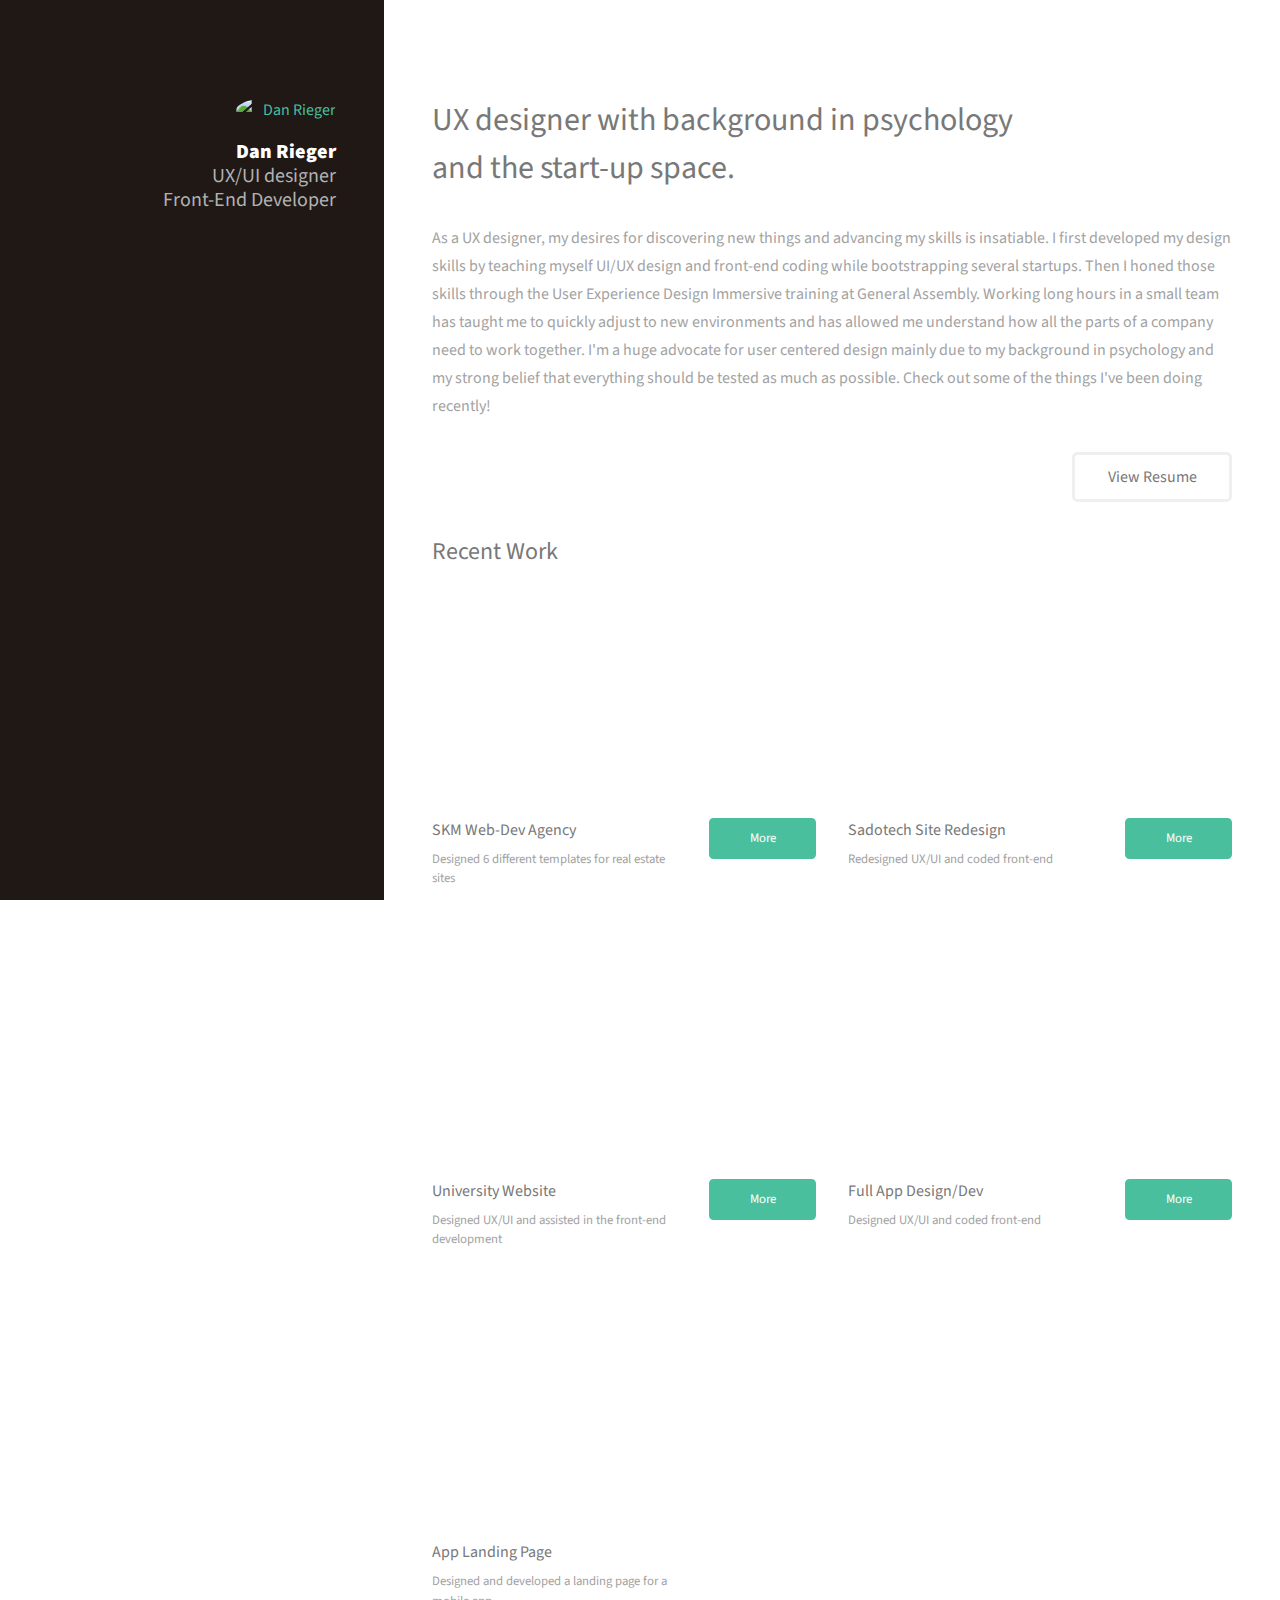
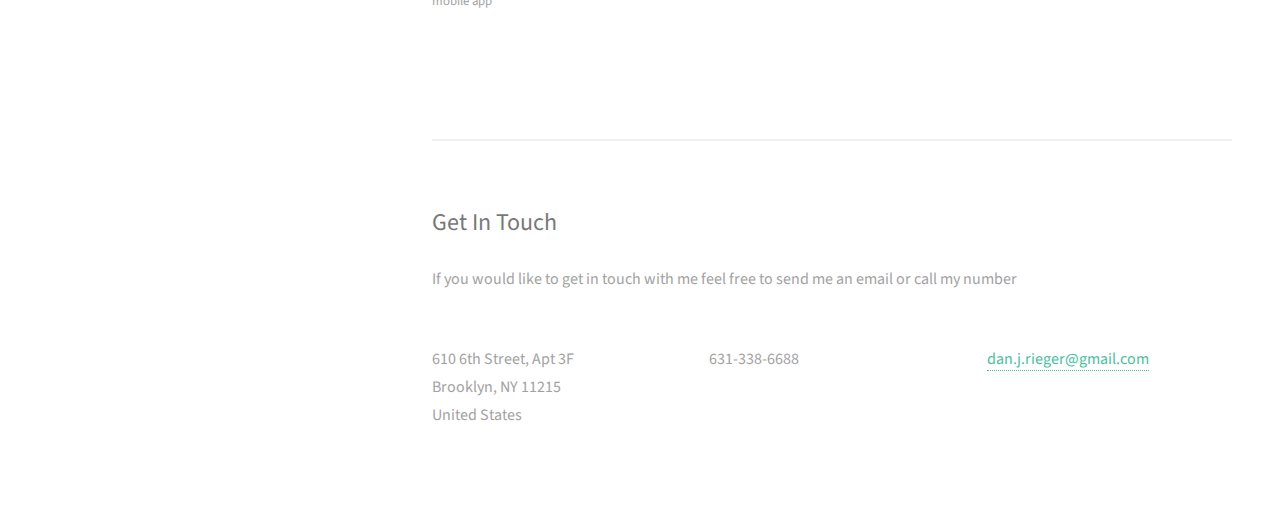
==== index.html @ 857a4a82 "Change "Show More Button"" ====
<!DOCTYPE html>
<html>
<head>
  <meta charset="utf-8">
  <title>Dan Rieger</title>
  <meta name="author" content="Dan Rieger">
  <meta name="description" content="UX designer with background in psychology and the start-up space.">
  <meta name="keywords" content="CSS, CSS3, Dan Rieger, dan-rieger, design, design, designer, drieggs, experience, HTML, HTML5, interface, interfaces, javascript, JS, rieger, ui, ui, user-experience, user-interface, ux, ux/ui, web-design">
  <meta name="viewport" content="initial-scale=1.0, maximum-scale=1.0, user-scalable=no, width=device-width">
  <meta property="og:title" content="Dan Rieger">
  <meta property="og:description" content="UX designer with background in psychology and the start-up space.">
  <meta property="og:image" content="https://drieggs.github.io/images/dan-rieger.png">
  <meta property="og:url" content="https://drieggs.github.io/">
  <meta property="og:type" content="website">
  <meta property="og:site_name" content="Dan Rieger">
  <meta itemprop="name" content="Dan Rieger">
  <meta itemprop="description" content="UX designer with background in psychology and the start-up space.">
  <!--[if lte IE 8]><script src="assets/js/ie/html5shiv.js"></script><![endif]-->
  <link rel="stylesheet" href="assets/css/main.css">
  <link href="assets/js/jquery-ui.css" rel="stylesheet">
  <!--[if lte IE 8]><link rel="stylesheet" href="assets/css/ie8.css" /><![endif]-->
  <script type="application/ld+json"> {
    "@context": "http://schema.org",
    "@type": "Person",
    "affiliation": {
      "@context": "http://schema.org",
      "@type": "CollegeOrUniversity",
      "address": {
        "@type": "PostalAddress",
        "addressLocality": "Evanston",
        "addressRegion": "IL",
        "postalCode": "60208",
        "streetAddress": "633 Clark St"
      },
      "alumni": [
        {
          "@type": "Person",
          "name": "Dan Rieger"
        }
      ],
      "name": "Northwestern University",
      "sameAs": "http://www.northwestern.edu/"
    },
    "alumniOf": {
      "@context": "http://schema.org",
      "@type": "CollegeOrUniversity",
      "address": {
        "@type": "PostalAddress",
        "addressLocality": "Evanston",
        "addressRegion": "IL",
        "postalCode": "60208",
        "streetAddress": "633 Clark St"
      },
      "alumni": [
        {
          "@type": "Person",
          "name": "Dan Rieger"
        }
      ],
      "name": "Northwestern University",
      "sameAs": "http://www.northwestern.edu/"
    },
    "email": "dan.j.rieger@gmail.com",
    "image": "https://drieggs.github.io/images/dan-rieger.png",
    "jobTitle": "User Experience Designer",
    "name": "Dan Rieger",
    "telephone": "631-338-6688",
    "url": "https://drieggs.github.io",
    "sameAs": [
      "https://github.com/drieggs",
      "https://drieggs.github.io",
      "https://linkedin.com/in/riegerdaniel"
    ]
  } </script>
  <base href="/">
</head>
<body id="top">
  <!-- Header -->
  <header id="header">
    <a href="#" class="image avatar"><img src="images/dan-rieger.png" alt="Dan Rieger"/></a>
    <h1 id='header-bg'><strong>Dan Rieger</strong> <p style="margin-bottom: 0;"> UX/UI designer <p>Front-End Developer</p></p></h1>
  </header>
  <!-- Main -->
  <div id="main">
    <div id="snippet">
      <!-- Intro -->
      <section id="one">
        <header class="major">
          <h2>UX designer with background in psychology<br/>
							and the start-up space.</h2>
        </header>
        <p>As a UX designer, my desires for discovering new things and advancing my skills is insatiable. I first developed my design skills by teaching myself UI/UX design and front-end coding while bootstrapping several startups. Then I honed those skills through the User Experience Design Immersive training at General Assembly. Working long hours in a small team has taught me to quickly adjust to new environments and has allowed me understand how all the parts of a company need to work together. I'm a huge advocate for user centered design mainly due to my background in psychology and my strong belief that everything should be tested as much as possible. Check out some of the things I've been doing recently!</p>
        <ul class="actions" align="right">
          <li><a href="Final_Resume.pdf" target="_blank" class="button" align="right">View Resume</a></li>
        </ul>
      </section>
      <!-- Recent -->
      <section id="two">
        <h2 id="main_title">Recent Work</h2>
        <!-- SKM Real Estate -->
        <div class="row">
          <article id="fullArticle5" class="6u 12u$(xsmall) work-item SKMImg">
            <a id="SKMImg" class="image fit thumb pic_thumb"><img src="images/skm/1.png" alt="" /></a>
            <h3 hidden> University Website</h3>
            <div class="row">
              <article class="8u 12u$(xsmall) work-item">
                <h3>SKM Web-Dev Agency</h3>
                <p>Designed 6 different templates for real estate sites</p>
              </article>
              <article class="4u$ 12u$(xsmall) work-item">
                <ul class="actions vertical small">
                  <!-- <li><a href="keyman/index.html" target ="_blank" class="button fit small">Visit</a></li> -->
                  <li><a class="button special fit small" id="skmBtn"><span>More</span></a></li>
                </ul>
              </article>
            </div>
          </article>
          <!-- Sadotech -->
          <article id="fullArticle6" class="6u$ 12u$(xsmall) work-item">
            <a id="echoImg" class="image fit thumb pic_thumb"><img src="images/sado/comp_hifi.png" alt="" /></a>
            <div class="row">
              <article class="8u 12u$(xsmall) work-item">
                <h3>Sadotech Site Redesign</h3>
                <p>Redesigned UX/UI and coded front-end</p>
              </article>
              <article class="4u$ 12u$(xsmall) work-item">
                <ul class="actions vertical small">
                  <li><a class="button special fit small" id="sadoBtn"><span>More</span></a></li>
                </ul>
              </article>
            </div>
          </article>
        </div>
        <!-- Keyman -->
        <h1 id="key_title" style="display:none;">Keyman Turkish Society At Northwestern</h1>
        <div class="row">
          <article id="fullArticle" class="6u 12u$(xsmall) work-item keyImg">
            <a id="keymanImg" class="image fit thumb pic_thumb"><img src="images/thumbs/06.jpg" alt="" /></a>
            <h3 hidden> University Website</h3>
            <div class="row">
              <article class="8u 12u$(xsmall) work-item">
                <h3>University Website</h3>
                <p>Designed UX/UI and assisted in the front-end development
                </p>
              </article>
              <article class="4u$ 12u$(xsmall) work-item">
                <ul class="actions vertical small">
                  <!-- <li><a href="keyman/index.html" target ="_blank" class="button fit small">Visit</a></li> -->
                  <li><a class="button special fit small" id="keymanBtn"><span>More</span></a></li>
                </ul>
              </article>
            </div>
          </article>
          <!-- Olli -->
          <article id="fullArticle2" class="6u$ 12u$(xsmall) work-item">
            <a id="echoImg" class="image fit thumb pic_thumb"><img src="images/fulls/Olli.png" alt="" /></a>
            <div class="row">
              <article class="8u 12u$(xsmall) work-item">
                <h3>Full App Design/Dev</h3>
                <p>Designed UX/UI and coded front-end</p>
              </article>
              <article class="4u$ 12u$(xsmall) work-item">
                <ul class="actions vertical small">
                  <li><a class="button special fit small" id="olliBtn"><span>More</span></a></li>
                </ul>
              </article>
            </div>
          </article>
          <!-- Wireframes -->
          <article id="fullArticle3" class="6u 12u$(xsmall) work-item">
            <a id="olliImg" class="image fit thumb pic_thumb"><img src="images/thumbs/02.jpg" alt="" /></a>
            <div class="row">
              <article class="8u 12u$(xsmall) work-item">
                <h3>App Landing Page</h3>
                <p>Designed and developed a landing page for a mobile app</p>
              </article>
            </div>
          </article>
        </div>
      </section>
    </div>
    <!-- GET IN TOUCH -->
    <section id="three">
      <h2>Get In Touch</h2>
      <p>If you would like to get in touch with me feel free to send me an email or call my number</p>
      <div class="row">
        <div class="4u 12u$(small)">
          <ul class="labeled-icons">
            <h3 class="icon fa-home"><span class="label">Address</span></h3> 610 6th Street, Apt 3F
            <br /> Brooklyn, NY 11215
            <br /> United States
          </ul>
        </div>
        <div class="4u 12u$(small)">
          <ul class="labeled-icons">
            <h3 class="icon fa-mobile"><span class="label">Phone</span></h3> 631-338-6688
          </ul>
        </div>
        <div class="4u$ 12u$(small)">
          <ul class="labeled-icons">
            <h3 class="icon fa-envelope-o"><span class="label">Email</span></h3>
            <a href="mailto:dan.j.rieger@gmail.com">dan.j.rieger@gmail.com</a>
          </ul>
        </div>
      </div>
    </section>
  </div>
  </div>

  <!-- Footer -->
  <footer id="footer">
    <ul class="icons">
      <li><a href="#" class="icon fa-github"><span class="label">Github</span></a></li>
      <li><a href="mailto:dan.j.rieger@gmail.com" class="icon fa-envelope-o"><span class="label">Email</span></a></li>
      <li><a href="https://www.linkedin.com/in/riegerdaniel" target="_blank" class="icon fa-linkedin"><span class="label">LinkedIn</span></a></li>
    </ul>
  </footer>

  <!-- Scripts -->
  <script src="https://code.jquery.com/jquery-3.2.1.min.js" integrity="sha256-hwg4gsxgFZhOsEEamdOYGBf13FyQuiTwlAQgxVSNgt4=" crossorigin="anonymous"></script>
	<script src="https://code.jquery.com/ui/1.12.1/jquery-ui.min.js" integrity="sha256-VazP97ZCwtekAsvgPBSUwPFKdrwD3unUfSGVYrahUqU=" crossorigin="anonymous"></script>
  <script src="https://cdnjs.cloudflare.com/ajax/libs/jquery.poptrox/2.5.1/jquery.poptrox.min.js"></script>
  <script src="https://cdnjs.cloudflare.com/ajax/libs/skel/3.0.1/skel.min.js"></script>
  <script src="assets/js/util.js"></script>
  <!--[if lte IE 8]><script src="assets/js/ie/respond.min.js"></script><![endif]-->
  <script src="assets/js/main.js"></script>
</body>
</html>
---- assets/css/main.css ----
@import url("font-awesome.min.css");
@import url("https://fonts.googleapis.com/css?family=Source+Sans+Pro:400,400italic");


	html, body, div, span, applet, object, iframe, h1, h2, h3, h4, h5, h6, p, blockquote, pre, a, abbr, acronym, address, big, cite, code, del, dfn, em, img, ins, kbd, q, s, samp, small, strike, strong, sub, sup, tt, var, b, u, i, center, dl, dt, dd, ol, ul, li, fieldset, form, label, legend, table, caption, tbody, tfoot, thead, tr, th, td, article, aside, canvas, details, embed, figure, figcaption, footer, header, hgroup, menu, nav, output, ruby, section, summary, time, mark, audio, video {
		margin: 0;
		padding: 0;
		border: 0;
		font-size: 100%;
		font: inherit;
		vertical-align: baseline;
	}

	article, aside, details, figcaption, figure, footer, header, hgroup, menu, nav, section {
		display: block;
	}

	body {
		line-height: 1;
	}
	ol, ul {
		list-style: none;
	}

	blockquote, q {
		quotes: none;
	}

	blockquote:before, blockquote:after, q:before, q:after {
		content: '';
		content: none;
	}

	table {
		border-collapse: collapse;
		border-spacing: 0;
	}

	body {
		-webkit-text-size-adjust: none;
	}

/* Box Model */

	*, *:before, *:after {
		-moz-box-sizing: border-box;
		-webkit-box-sizing: border-box;
		box-sizing: border-box;
	}

/* Containers */

	.container {
		margin-left: auto;
		margin-right: auto;
	}

	.container.\31 25\25 {
		width: 100%;
		max-width: 1200px;
		min-width: 960px;
	}

	.container.\37 5\25 {
		width: 720px;
	}

	.container.\35 0\25 {
		width: 480px;
	}

	.container.\32 5\25 {
		width: 240px;
	}

	.container {
		width: 960px;
	}

	@media screen and (max-width: 1800px) {

		.container.\31 25\25 {
			width: 100%;
			max-width: 1200px;
			min-width: 960px;
		}

		.container.\37 5\25 {
			width: 720px;
		}

		.container.\35 0\25 {
			width: 480px;
		}

		.container.\32 5\25 {
			width: 240px;
		}

		.container {
			width: 960px;
		}

	}

	@media screen and (max-width: 1280px) {

		.container.\31 25\25 {
			width: 100%;
			max-width: 1200px;
			min-width: 960px;
		}

		.container.\37 5\25 {
			width: 720px;
		}

		.container.\35 0\25 {
			width: 480px;
		}

		.container.\32 5\25 {
			width: 240px;
		}

		.container {
			width: 960px;
		}

	}

	@media screen and (max-width: 980px) {

		.container.\31 25\25 {
			width: 100%;
			max-width: 1200px;
			min-width: 960px;
		}

		.container.\37 5\25 {
			width: 720px;
		}

		.container.\35 0\25 {
			width: 480px;
		}

		.container.\32 5\25 {
			width: 240px;
		}

		.container {
			width: 960px;
		}

	}

	@media screen and (max-width: 736px) {

		.container.\31 25\25 {
			width: 100%;
			max-width: 1200px;
			min-width: 960px;
		}

		.container.\37 5\25 {
			width: 720px;
		}

		.container.\35 0\25 {
			width: 480px;
		}

		.container.\32 5\25 {
			width: 240px;
		}

		.container {
			width: 960px;
		}

	}

	@media screen and (max-width: 480px) {

		.container.\31 25\25 {
			width: 100%;
			max-width: 1200px;
			min-width: 960px;
		}

		.container.\37 5\25 {
			width: 720px;
		}

		.container.\35 0\25 {
			width: 480px;
		}

		.container.\32 5\25 {
			width: 240px;
		}

		.container {
			width: 960px;
		}

	}

/* Grid */

	.row {
		border-bottom: solid 1px transparent;
		-moz-box-sizing: border-box;
		-webkit-box-sizing: border-box;
		box-sizing: border-box;
	}

	.row > * {
		float: left;
		-moz-box-sizing: border-box;
		-webkit-box-sizing: border-box;
		box-sizing: border-box;
	}

	.row:after, .row:before {
		content: '';
		display: block;
		clear: both;
		height: 0;
	}

	.row.uniform > * > :first-child {
		margin-top: 0;
	}

	.row.uniform > * > :last-child {
		margin-bottom: 0;
	}

	.row.\30 \25 > * {
		padding: 0 0 0 0em;
	}

	.row.\30 \25 {
		margin: 0 0 -1px 0em;
	}

	.row.uniform.\30 \25 > * {
		padding: 0em 0 0 0em;
	}

	.row.uniform.\30 \25 {
		margin: 0em 0 -1px 0em;
	}

	.row > * {
		padding: 0 0 0 2.5em;
	}

	.row {
		margin: 0 0 -1px -2.5em;
	}

	.row.uniform > * {
		padding: 2.5em 0 0 2.5em;
	}

	.row.uniform {
		margin: -2.5em 0 -1px -2.5em;
	}

	.row.\32 00\25 > * {
		padding: 0 0 0 5em;
	}

	.row.\32 00\25 {
		margin: 0 0 -1px -5em;
	}

	.row.uniform.\32 00\25 > * {
		padding: 5em 0 0 5em;
	}

	.row.uniform.\32 00\25 {
		margin: -5em 0 -1px -5em;
	}

	.row.\31 50\25 > * {
		padding: 0 0 0 3.75em;
	}

	.row.\31 50\25 {
		margin: 0 0 -1px -3.75em;
	}

	.row.uniform.\31 50\25 > * {
		padding: 3.75em 0 0 3.75em;
	}

	.row.uniform.\31 50\25 {
		margin: -3.75em 0 -1px -3.75em;
	}

	.row.\35 0\25 > * {
		padding: 0 0 0 1.25em;
	}

	.row.\35 0\25 {
		margin: 0 0 -1px -1.25em;
	}

	.row.uniform.\35 0\25 > * {
		padding: 1.25em 0 0 1.25em;
	}

	.row.uniform.\35 0\25 {
		margin: -1.25em 0 -1px -1.25em;
	}

	.row.\32 5\25 > * {
		padding: 0 0 0 0.625em;
	}

	.row.\32 5\25 {
		margin: 0 0 -1px -0.625em;
	}

	.row.uniform.\32 5\25 > * {
		padding: 0.625em 0 0 0.625em;
	}

	.row.uniform.\32 5\25 {
		margin: -0.625em 0 -1px -0.625em;
	}

	.\31 2u, .\31 2u\24 {
		width: 100%;
		clear: none;
		margin-left: 0;
	}

	.\31 1u, .\31 1u\24 {
		width: 91.6666666667%;
		clear: none;
		margin-left: 0;
	}

	.\31 0u, .\31 0u\24 {
		width: 83.3333333333%;
		clear: none;
		margin-left: 0;
	}

	.\39 u, .\39 u\24 {
		width: 75%;
		clear: none;
		margin-left: 0;
	}

	.\38 u, .\38 u\24 {
		width: 66.6666666667%;
		clear: none;
		margin-left: 0;
	}

	.\37 u, .\37 u\24 {
		width: 58.3333333333%;
		clear: none;
		margin-left: 0;
	}

	.\36 u, .\36 u\24 {
		width: 50%;
		clear: none;
		margin-left: 0;
	}

	.\35 u, .\35 u\24 {
		width: 41.6666666667%;
		clear: none;
		margin-left: 0;
	}

	.\34 u, .\34 u\24 {
		width: 33.3333333333%;
		clear: none;
		margin-left: 0;
	}

	.\33 u, .\33 u\24 {
		width: 25%;
		clear: none;
		margin-left: 0;
	}

	.\32 u, .\32 u\24 {
		width: 16.6666666667%;
		clear: none;
		margin-left: 0;
	}

	.\31 u, .\31 u\24 {
		width: 8.3333333333%;
		clear: none;
		margin-left: 0;
	}

	.\31 2u\24 + *,
	.\31 1u\24 + *,
	.\31 0u\24 + *,
	.\39 u\24 + *,
	.\38 u\24 + *,
	.\37 u\24 + *,
	.\36 u\24 + *,
	.\35 u\24 + *,
	.\34 u\24 + *,
	.\33 u\24 + *,
	.\32 u\24 + *,
	.\31 u\24 + * {
		clear: left;
	}

	.\-11u {
		margin-left: 91.66667%;
	}

	.\-10u {
		margin-left: 83.33333%;
	}

	.\-9u {
		margin-left: 75%;
	}

	.\-8u {
		margin-left: 66.66667%;
	}

	.\-7u {
		margin-left: 58.33333%;
	}

	.\-6u {
		margin-left: 50%;
	}

	.\-5u {
		margin-left: 41.66667%;
	}

	.\-4u {
		margin-left: 33.33333%;
	}

	.\-3u {
		margin-left: 25%;
	}

	.\-2u {
		margin-left: 16.66667%;
	}

	.\-1u {
		margin-left: 8.33333%;
	}

	@media screen and (max-width: 1800px) {

		.row > * {
			padding: 0 0 0 2.5em;
		}

		.row {
			margin: 0 0 -1px -2.5em;
		}

		.row.uniform > * {
			padding: 2.5em 0 0 2.5em;
		}

		.row.uniform {
			margin: -2.5em 0 -1px -2.5em;
		}

		.row.\32 00\25 > * {
			padding: 0 0 0 5em;
		}

		.row.\32 00\25 {
			margin: 0 0 -1px -5em;
		}

		.row.uniform.\32 00\25 > * {
			padding: 5em 0 0 5em;
		}

		.row.uniform.\32 00\25 {
			margin: -5em 0 -1px -5em;
		}

		.row.\31 50\25 > * {
			padding: 0 0 0 3.75em;
		}

		.row.\31 50\25 {
			margin: 0 0 -1px -3.75em;
		}

		.row.uniform.\31 50\25 > * {
			padding: 3.75em 0 0 3.75em;
		}

		.row.uniform.\31 50\25 {
			margin: -3.75em 0 -1px -3.75em;
		}

		.row.\35 0\25 > * {
			padding: 0 0 0 1.25em;
		}

		.row.\35 0\25 {
			margin: 0 0 -1px -1.25em;
		}

		.row.uniform.\35 0\25 > * {
			padding: 1.25em 0 0 1.25em;
		}

		.row.uniform.\35 0\25 {
			margin: -1.25em 0 -1px -1.25em;
		}

		.row.\32 5\25 > * {
			padding: 0 0 0 0.625em;
		}

		.row.\32 5\25 {
			margin: 0 0 -1px -0.625em;
		}

		.row.uniform.\32 5\25 > * {
			padding: 0.625em 0 0 0.625em;
		}

		.row.uniform.\32 5\25 {
			margin: -0.625em 0 -1px -0.625em;
		}

		.\31 2u\28xlarge\29, .\31 2u\24\28xlarge\29 {
			width: 100%;
			clear: none;
			margin-left: 0;
		}

		.\31 1u\28xlarge\29, .\31 1u\24\28xlarge\29 {
			width: 91.6666666667%;
			clear: none;
			margin-left: 0;
		}

		.\31 0u\28xlarge\29, .\31 0u\24\28xlarge\29 {
			width: 83.3333333333%;
			clear: none;
			margin-left: 0;
		}

		.\39 u\28xlarge\29, .\39 u\24\28xlarge\29 {
			width: 75%;
			clear: none;
			margin-left: 0;
		}

		.\38 u\28xlarge\29, .\38 u\24\28xlarge\29 {
			width: 66.6666666667%;
			clear: none;
			margin-left: 0;
		}

		.\37 u\28xlarge\29, .\37 u\24\28xlarge\29 {
			width: 58.3333333333%;
			clear: none;
			margin-left: 0;
		}

		.\36 u\28xlarge\29, .\36 u\24\28xlarge\29 {
			width: 50%;
			clear: none;
			margin-left: 0;
		}

		.\35 u\28xlarge\29, .\35 u\24\28xlarge\29 {
			width: 41.6666666667%;
			clear: none;
			margin-left: 0;
		}

		.\34 u\28xlarge\29, .\34 u\24\28xlarge\29 {
			width: 33.3333333333%;
			clear: none;
			margin-left: 0;
		}

		.\33 u\28xlarge\29, .\33 u\24\28xlarge\29 {
			width: 25%;
			clear: none;
			margin-left: 0;
		}

		.\32 u\28xlarge\29, .\32 u\24\28xlarge\29 {
			width: 16.6666666667%;
			clear: none;
			margin-left: 0;
		}

		.\31 u\28xlarge\29, .\31 u\24\28xlarge\29 {
			width: 8.3333333333%;
			clear: none;
			margin-left: 0;
		}

		.\31 2u\24\28xlarge\29 + *,
		.\31 1u\24\28xlarge\29 + *,
		.\31 0u\24\28xlarge\29 + *,
		.\39 u\24\28xlarge\29 + *,
		.\38 u\24\28xlarge\29 + *,
		.\37 u\24\28xlarge\29 + *,
		.\36 u\24\28xlarge\29 + *,
		.\35 u\24\28xlarge\29 + *,
		.\34 u\24\28xlarge\29 + *,
		.\33 u\24\28xlarge\29 + *,
		.\32 u\24\28xlarge\29 + *,
		.\31 u\24\28xlarge\29 + * {
			clear: left;
		}

		.\-11u\28xlarge\29 {
			margin-left: 91.66667%;
		}

		.\-10u\28xlarge\29 {
			margin-left: 83.33333%;
		}

		.\-9u\28xlarge\29 {
			margin-left: 75%;
		}

		.\-8u\28xlarge\29 {
			margin-left: 66.66667%;
		}

		.\-7u\28xlarge\29 {
			margin-left: 58.33333%;
		}

		.\-6u\28xlarge\29 {
			margin-left: 50%;
		}

		.\-5u\28xlarge\29 {
			margin-left: 41.66667%;
		}

		.\-4u\28xlarge\29 {
			margin-left: 33.33333%;
		}

		.\-3u\28xlarge\29 {
			margin-left: 25%;
		}

		.\-2u\28xlarge\29 {
			margin-left: 16.66667%;
		}

		.\-1u\28xlarge\29 {
			margin-left: 8.33333%;
		}

	}

	@media screen and (max-width: 1280px) {

		.row > * {
			padding: 0 0 0 2em;
		}

		.row {
			margin: 0 0 -1px -2em;
		}

		.row.uniform > * {
			padding: 2em 0 0 2em;
		}

		.row.uniform {
			margin: -2em 0 -1px -2em;
		}

		.row.\32 00\25 > * {
			padding: 0 0 0 4em;
		}

		.row.\32 00\25 {
			margin: 0 0 -1px -4em;
		}

		.row.uniform.\32 00\25 > * {
			padding: 4em 0 0 4em;
		}

		.row.uniform.\32 00\25 {
			margin: -4em 0 -1px -4em;
		}

		.row.\31 50\25 > * {
			padding: 0 0 0 3em;
		}

		.row.\31 50\25 {
			margin: 0 0 -1px -3em;
		}

		.row.uniform.\31 50\25 > * {
			padding: 3em 0 0 3em;
		}

		.row.uniform.\31 50\25 {
			margin: -3em 0 -1px -3em;
		}

		.row.\35 0\25 > * {
			padding: 0 0 0 1em;
		}

		.row.\35 0\25 {
			margin: 0 0 -1px -1em;
		}

		.row.uniform.\35 0\25 > * {
			padding: 1em 0 0 1em;
		}

		.row.uniform.\35 0\25 {
			margin: -1em 0 -1px -1em;
		}

		.row.\32 5\25 > * {
			padding: 0 0 0 0.5em;
		}

		.row.\32 5\25 {
			margin: 0 0 -1px -0.5em;
		}

		.row.uniform.\32 5\25 > * {
			padding: 0.5em 0 0 0.5em;
		}

		.row.uniform.\32 5\25 {
			margin: -0.5em 0 -1px -0.5em;
		}

		.\31 2u\28large\29, .\31 2u\24\28large\29 {
			width: 100%;
			clear: none;
			margin-left: 0;
		}

		.\31 1u\28large\29, .\31 1u\24\28large\29 {
			width: 91.6666666667%;
			clear: none;
			margin-left: 0;
		}

		.\31 0u\28large\29, .\31 0u\24\28large\29 {
			width: 83.3333333333%;
			clear: none;
			margin-left: 0;
		}

		.\39 u\28large\29, .\39 u\24\28large\29 {
			width: 75%;
			clear: none;
			margin-left: 0;
		}

		.\38 u\28large\29, .\38 u\24\28large\29 {
			width: 66.6666666667%;
			clear: none;
			margin-left: 0;
		}

		.\37 u\28large\29, .\37 u\24\28large\29 {
			width: 58.3333333333%;
			clear: none;
			margin-left: 0;
		}

		.\36 u\28large\29, .\36 u\24\28large\29 {
			width: 50%;
			clear: none;
			margin-left: 0;
		}

		.\35 u\28large\29, .\35 u\24\28large\29 {
			width: 41.6666666667%;
			clear: none;
			margin-left: 0;
		}

		.\34 u\28large\29, .\34 u\24\28large\29 {
			width: 33.3333333333%;
			clear: none;
			margin-left: 0;
		}

		.\33 u\28large\29, .\33 u\24\28large\29 {
			width: 25%;
			clear: none;
			margin-left: 0;
		}

		.\32 u\28large\29, .\32 u\24\28large\29 {
			width: 16.6666666667%;
			clear: none;
			margin-left: 0;
		}

		.\31 u\28large\29, .\31 u\24\28large\29 {
			width: 8.3333333333%;
			clear: none;
			margin-left: 0;
		}

		.\31 2u\24\28large\29 + *,
		.\31 1u\24\28large\29 + *,
		.\31 0u\24\28large\29 + *,
		.\39 u\24\28large\29 + *,
		.\38 u\24\28large\29 + *,
		.\37 u\24\28large\29 + *,
		.\36 u\24\28large\29 + *,
		.\35 u\24\28large\29 + *,
		.\34 u\24\28large\29 + *,
		.\33 u\24\28large\29 + *,
		.\32 u\24\28large\29 + *,
		.\31 u\24\28large\29 + * {
			clear: left;
		}

		.\-11u\28large\29 {
			margin-left: 91.66667%;
		}

		.\-10u\28large\29 {
			margin-left: 83.33333%;
		}

		.\-9u\28large\29 {
			margin-left: 75%;
		}

		.\-8u\28large\29 {
			margin-left: 66.66667%;
		}

		.\-7u\28large\29 {
			margin-left: 58.33333%;
		}

		.\-6u\28large\29 {
			margin-left: 50%;
		}

		.\-5u\28large\29 {
			margin-left: 41.66667%;
		}

		.\-4u\28large\29 {
			margin-left: 33.33333%;
		}

		.\-3u\28large\29 {
			margin-left: 25%;
		}

		.\-2u\28large\29 {
			margin-left: 16.66667%;
		}

		.\-1u\28large\29 {
			margin-left: 8.33333%;
		}

	}

	@media screen and (max-width: 980px) {

		.row > * {
			padding: 0 0 0 2em;
		}

		.row {
			margin: 0 0 -1px -2em;
		}

		.row.uniform > * {
			padding: 2em 0 0 2em;
		}

		.row.uniform {
			margin: -2em 0 -1px -2em;
		}

		.row.\32 00\25 > * {
			padding: 0 0 0 4em;
		}

		.row.\32 00\25 {
			margin: 0 0 -1px -4em;
		}

		.row.uniform.\32 00\25 > * {
			padding: 4em 0 0 4em;
		}

		.row.uniform.\32 00\25 {
			margin: -4em 0 -1px -4em;
		}

		.row.\31 50\25 > * {
			padding: 0 0 0 3em;
		}

		.row.\31 50\25 {
			margin: 0 0 -1px -3em;
		}

		.row.uniform.\31 50\25 > * {
			padding: 3em 0 0 3em;
		}

		.row.uniform.\31 50\25 {
			margin: -3em 0 -1px -3em;
		}

		.row.\35 0\25 > * {
			padding: 0 0 0 1em;
		}

		.row.\35 0\25 {
			margin: 0 0 -1px -1em;
		}

		.row.uniform.\35 0\25 > * {
			padding: 1em 0 0 1em;
		}

		.row.uniform.\35 0\25 {
			margin: -1em 0 -1px -1em;
		}

		.row.\32 5\25 > * {
			padding: 0 0 0 0.5em;
		}

		.row.\32 5\25 {
			margin: 0 0 -1px -0.5em;
		}

		.row.uniform.\32 5\25 > * {
			padding: 0.5em 0 0 0.5em;
		}

		.row.uniform.\32 5\25 {
			margin: -0.5em 0 -1px -0.5em;
		}

		.\31 2u\28medium\29, .\31 2u\24\28medium\29 {
			width: 100%;
			clear: none;
			margin-left: 0;
		}

		.\31 1u\28medium\29, .\31 1u\24\28medium\29 {
			width: 91.6666666667%;
			clear: none;
			margin-left: 0;
		}

		.\31 0u\28medium\29, .\31 0u\24\28medium\29 {
			width: 83.3333333333%;
			clear: none;
			margin-left: 0;
		}

		.\39 u\28medium\29, .\39 u\24\28medium\29 {
			width: 75%;
			clear: none;
			margin-left: 0;
		}

		.\38 u\28medium\29, .\38 u\24\28medium\29 {
			width: 66.6666666667%;
			clear: none;
			margin-left: 0;
		}

		.\37 u\28medium\29, .\37 u\24\28medium\29 {
			width: 58.3333333333%;
			clear: none;
			margin-left: 0;
		}

		.\36 u\28medium\29, .\36 u\24\28medium\29 {
			width: 50%;
			clear: none;
			margin-left: 0;
		}

		.\35 u\28medium\29, .\35 u\24\28medium\29 {
			width: 41.6666666667%;
			clear: none;
			margin-left: 0;
		}

		.\34 u\28medium\29, .\34 u\24\28medium\29 {
			width: 33.3333333333%;
			clear: none;
			margin-left: 0;
		}

		.\33 u\28medium\29, .\33 u\24\28medium\29 {
			width: 25%;
			clear: none;
			margin-left: 0;
		}

		.\32 u\28medium\29, .\32 u\24\28medium\29 {
			width: 16.6666666667%;
			clear: none;
			margin-left: 0;
		}

		.\31 u\28medium\29, .\31 u\24\28medium\29 {
			width: 8.3333333333%;
			clear: none;
			margin-left: 0;
		}

		.\31 2u\24\28medium\29 + *,
		.\31 1u\24\28medium\29 + *,
		.\31 0u\24\28medium\29 + *,
		.\39 u\24\28medium\29 + *,
		.\38 u\24\28medium\29 + *,
		.\37 u\24\28medium\29 + *,
		.\36 u\24\28medium\29 + *,
		.\35 u\24\28medium\29 + *,
		.\34 u\24\28medium\29 + *,
		.\33 u\24\28medium\29 + *,
		.\32 u\24\28medium\29 + *,
		.\31 u\24\28medium\29 + * {
			clear: left;
		}

		.\-11u\28medium\29 {
			margin-left: 91.66667%;
		}

		.\-10u\28medium\29 {
			margin-left: 83.33333%;
		}

		.\-9u\28medium\29 {
			margin-left: 75%;
		}

		.\-8u\28medium\29 {
			margin-left: 66.66667%;
		}

		.\-7u\28medium\29 {
			margin-left: 58.33333%;
		}

		.\-6u\28medium\29 {
			margin-left: 50%;
		}

		.\-5u\28medium\29 {
			margin-left: 41.66667%;
		}

		.\-4u\28medium\29 {
			margin-left: 33.33333%;
		}

		.\-3u\28medium\29 {
			margin-left: 25%;
		}

		.\-2u\28medium\29 {
			margin-left: 16.66667%;
		}

		.\-1u\28medium\29 {
			margin-left: 8.33333%;
		}

	}

	@media screen and (max-width: 736px) {

		.row > * {
			padding: 0 0 0 1.5em;
		}

		.row {
			margin: 0 0 -1px -1.5em;
		}

		.row.uniform > * {
			padding: 1.5em 0 0 1.5em;
		}

		.row.uniform {
			margin: -1.5em 0 -1px -1.5em;
		}

		.row.\32 00\25 > * {
			padding: 0 0 0 3em;
		}

		.row.\32 00\25 {
			margin: 0 0 -1px -3em;
		}

		.row.uniform.\32 00\25 > * {
			padding: 3em 0 0 3em;
		}

		.row.uniform.\32 00\25 {
			margin: -3em 0 -1px -3em;
		}

		.row.\31 50\25 > * {
			padding: 0 0 0 2.25em;
		}

		.row.\31 50\25 {
			margin: 0 0 -1px -2.25em;
		}

		.row.uniform.\31 50\25 > * {
			padding: 2.25em 0 0 2.25em;
		}

		.row.uniform.\31 50\25 {
			margin: -2.25em 0 -1px -2.25em;
		}

		.row.\35 0\25 > * {
			padding: 0 0 0 0.75em;
		}

		.row.\35 0\25 {
			margin: 0 0 -1px -0.75em;
		}

		.row.uniform.\35 0\25 > * {
			padding: 0.75em 0 0 0.75em;
		}

		.row.uniform.\35 0\25 {
			margin: -0.75em 0 -1px -0.75em;
		}

		.row.\32 5\25 > * {
			padding: 0 0 0 0.375em;
		}

		.row.\32 5\25 {
			margin: 0 0 -1px -0.375em;
		}

		.row.uniform.\32 5\25 > * {
			padding: 0.375em 0 0 0.375em;
		}

		.row.uniform.\32 5\25 {
			margin: -0.375em 0 -1px -0.375em;
		}

		.\31 2u\28small\29, .\31 2u\24\28small\29 {
			width: 100%;
			clear: none;
			margin-left: 0;
		}

		.\31 1u\28small\29, .\31 1u\24\28small\29 {
			width: 91.6666666667%;
			clear: none;
			margin-left: 0;
		}

		.\31 0u\28small\29, .\31 0u\24\28small\29 {
			width: 83.3333333333%;
			clear: none;
			margin-left: 0;
		}

		.\39 u\28small\29, .\39 u\24\28small\29 {
			width: 75%;
			clear: none;
			margin-left: 0;
		}

		.\38 u\28small\29, .\38 u\24\28small\29 {
			width: 66.6666666667%;
			clear: none;
			margin-left: 0;
		}

		.\37 u\28small\29, .\37 u\24\28small\29 {
			width: 58.3333333333%;
			clear: none;
			margin-left: 0;
		}

		.\36 u\28small\29, .\36 u\24\28small\29 {
			width: 50%;
			clear: none;
			margin-left: 0;
		}

		.\35 u\28small\29, .\35 u\24\28small\29 {
			width: 41.6666666667%;
			clear: none;
			margin-left: 0;
		}

		.\34 u\28small\29, .\34 u\24\28small\29 {
			width: 33.3333333333%;
			clear: none;
			margin-left: 0;
		}

		.\33 u\28small\29, .\33 u\24\28small\29 {
			width: 25%;
			clear: none;
			margin-left: 0;
		}

		.\32 u\28small\29, .\32 u\24\28small\29 {
			width: 16.6666666667%;
			clear: none;
			margin-left: 0;
		}

		.\31 u\28small\29, .\31 u\24\28small\29 {
			width: 8.3333333333%;
			clear: none;
			margin-left: 0;
		}

		.\31 2u\24\28small\29 + *,
		.\31 1u\24\28small\29 + *,
		.\31 0u\24\28small\29 + *,
		.\39 u\24\28small\29 + *,
		.\38 u\24\28small\29 + *,
		.\37 u\24\28small\29 + *,
		.\36 u\24\28small\29 + *,
		.\35 u\24\28small\29 + *,
		.\34 u\24\28small\29 + *,
		.\33 u\24\28small\29 + *,
		.\32 u\24\28small\29 + *,
		.\31 u\24\28small\29 + * {
			clear: left;
		}

		.\-11u\28small\29 {
			margin-left: 91.66667%;
		}

		.\-10u\28small\29 {
			margin-left: 83.33333%;
		}

		.\-9u\28small\29 {
			margin-left: 75%;
		}

		.\-8u\28small\29 {
			margin-left: 66.66667%;
		}

		.\-7u\28small\29 {
			margin-left: 58.33333%;
		}

		.\-6u\28small\29 {
			margin-left: 50%;
		}

		.\-5u\28small\29 {
			margin-left: 41.66667%;
		}

		.\-4u\28small\29 {
			margin-left: 33.33333%;
		}

		.\-3u\28small\29 {
			margin-left: 25%;
		}

		.\-2u\28small\29 {
			margin-left: 16.66667%;
		}

		.\-1u\28small\29 {
			margin-left: 8.33333%;
		}

	}

	@media screen and (max-width: 480px) {

		.row > * {
			padding: 0 0 0 1.5em;
		}

		.row {
			margin: 0 0 -1px -1.5em;
		}

		.row.uniform > * {
			padding: 1.5em 0 0 1.5em;
		}

		.row.uniform {
			margin: -1.5em 0 -1px -1.5em;
		}

		.row.\32 00\25 > * {
			padding: 0 0 0 3em;
		}

		.row.\32 00\25 {
			margin: 0 0 -1px -3em;
		}

		.row.uniform.\32 00\25 > * {
			padding: 3em 0 0 3em;
		}

		.row.uniform.\32 00\25 {
			margin: -3em 0 -1px -3em;
		}

		.row.\31 50\25 > * {
			padding: 0 0 0 2.25em;
		}

		.row.\31 50\25 {
			margin: 0 0 -1px -2.25em;
		}

		.row.uniform.\31 50\25 > * {
			padding: 2.25em 0 0 2.25em;
		}

		.row.uniform.\31 50\25 {
			margin: -2.25em 0 -1px -2.25em;
		}

		.row.\35 0\25 > * {
			padding: 0 0 0 0.75em;
		}

		.row.\35 0\25 {
			margin: 0 0 -1px -0.75em;
		}

		.row.uniform.\35 0\25 > * {
			padding: 0.75em 0 0 0.75em;
		}

		.row.uniform.\35 0\25 {
			margin: -0.75em 0 -1px -0.75em;
		}

		.row.\32 5\25 > * {
			padding: 0 0 0 0.375em;
		}

		.row.\32 5\25 {
			margin: 0 0 -1px -0.375em;
		}

		.row.uniform.\32 5\25 > * {
			padding: 0.375em 0 0 0.375em;
		}

		.row.uniform.\32 5\25 {
			margin: -0.375em 0 -1px -0.375em;
		}

		.\31 2u\28xsmall\29, .\31 2u\24\28xsmall\29 {
			width: 100%;
			clear: none;
			margin-left: 0;
		}

		.\31 1u\28xsmall\29, .\31 1u\24\28xsmall\29 {
			width: 91.6666666667%;
			clear: none;
			margin-left: 0;
		}

		.\31 0u\28xsmall\29, .\31 0u\24\28xsmall\29 {
			width: 83.3333333333%;
			clear: none;
			margin-left: 0;
		}

		.\39 u\28xsmall\29, .\39 u\24\28xsmall\29 {
			width: 75%;
			clear: none;
			margin-left: 0;
		}

		.\38 u\28xsmall\29, .\38 u\24\28xsmall\29 {
			width: 66.6666666667%;
			clear: none;
			margin-left: 0;
		}

		.\37 u\28xsmall\29, .\37 u\24\28xsmall\29 {
			width: 58.3333333333%;
			clear: none;
			margin-left: 0;
		}

		.\36 u\28xsmall\29, .\36 u\24\28xsmall\29 {
			width: 50%;
			clear: none;
			margin-left: 0;
		}

		.\35 u\28xsmall\29, .\35 u\24\28xsmall\29 {
			width: 41.6666666667%;
			clear: none;
			margin-left: 0;
		}

		.\34 u\28xsmall\29, .\34 u\24\28xsmall\29 {
			width: 33.3333333333%;
			clear: none;
			margin-left: 0;
		}

		.\33 u\28xsmall\29, .\33 u\24\28xsmall\29 {
			width: 25%;
			clear: none;
			margin-left: 0;
		}

		.\32 u\28xsmall\29, .\32 u\24\28xsmall\29 {
			width: 16.6666666667%;
			clear: none;
			margin-left: 0;
		}

		.\31 u\28xsmall\29, .\31 u\24\28xsmall\29 {
			width: 8.3333333333%;
			clear: none;
			margin-left: 0;
		}

		.\31 2u\24\28xsmall\29 + *,
		.\31 1u\24\28xsmall\29 + *,
		.\31 0u\24\28xsmall\29 + *,
		.\39 u\24\28xsmall\29 + *,
		.\38 u\24\28xsmall\29 + *,
		.\37 u\24\28xsmall\29 + *,
		.\36 u\24\28xsmall\29 + *,
		.\35 u\24\28xsmall\29 + *,
		.\34 u\24\28xsmall\29 + *,
		.\33 u\24\28xsmall\29 + *,
		.\32 u\24\28xsmall\29 + *,
		.\31 u\24\28xsmall\29 + * {
			clear: left;
		}

		.\-11u\28xsmall\29 {
			margin-left: 91.66667%;
		}

		.\-10u\28xsmall\29 {
			margin-left: 83.33333%;
		}

		.\-9u\28xsmall\29 {
			margin-left: 75%;
		}

		.\-8u\28xsmall\29 {
			margin-left: 66.66667%;
		}

		.\-7u\28xsmall\29 {
			margin-left: 58.33333%;
		}

		.\-6u\28xsmall\29 {
			margin-left: 50%;
		}

		.\-5u\28xsmall\29 {
			margin-left: 41.66667%;
		}

		.\-4u\28xsmall\29 {
			margin-left: 33.33333%;
		}

		.\-3u\28xsmall\29 {
			margin-left: 25%;
		}

		.\-2u\28xsmall\29 {
			margin-left: 16.66667%;
		}

		.\-1u\28xsmall\29 {
			margin-left: 8.33333%;
		}

	}

/* Basic */

	body {
		background: #fff;
	}

		body.is-loading *, body.is-loading *:before, body.is-loading *:after {
			-moz-animation: none !important;
			-webkit-animation: none !important;
			-ms-animation: none !important;
			animation: none !important;
			-moz-transition: none !important;
			-webkit-transition: none !important;
			-ms-transition: none !important;
			transition: none !important;
		}

	body, input, select, textarea {
		color: #a2a2a2;
		font-family: "Source Sans Pro", Helvetica, sans-serif;
		font-size: 16pt;
		font-weight: 400;
		line-height: 1.75em;
	}

	a {
		-moz-transition: color 0.2s ease-in-out, border-color 0.2s ease-in-out;
		-webkit-transition: color 0.2s ease-in-out, border-color 0.2s ease-in-out;
		-ms-transition: color 0.2s ease-in-out, border-color 0.2s ease-in-out;
		transition: color 0.2s ease-in-out, border-color 0.2s ease-in-out;
		border-bottom: dotted 1px;
		color: #49bf9d;
		text-decoration: none;
	}

		a:hover {
			border-bottom-color: transparent;
			color: #49bf9d !important;
			text-decoration: none;
		}

	strong, b {
		color: #787878;
		font-weight: 900;
	}

	em, i {
		font-style: italic;
	}

	p {
		margin: 0 0 2em 0;
	}

	h1, h2, h3, h4, h5, h6 {
		color: #787878;
		font-weight: 400;
		line-height: 1em;
		margin: 0 0 1em 0;
	}

		h1 a, h2 a, h3 a, h4 a, h5 a, h6 a {
			color: inherit;
			text-decoration: none;
		}

	h1 {
		font-size: 2em;
		line-height: 1.5em;
	}

	h2 {
		font-size: 1.5em;
		line-height: 1.5em;
	}

	h3 {
		font-size: 1.25em;
		line-height: 1.5em;
	}

	h4 {
		font-size: 1.1em;
		line-height: 1.5em;
	}

	h5 {
		font-size: 0.9em;
		line-height: 1.5em;
	}

	h6 {
		font-size: 0.7em;
		line-height: 1.5em;
	}

	sub {
		font-size: 0.8em;
		position: relative;
		top: 0.5em;
	}

	sup {
		font-size: 0.8em;
		position: relative;
		top: -0.5em;
	}

	hr {
		border: 0;
		border-bottom: solid 2px #efefef;
		margin: 2em 0;
	}

		hr.major {
			margin: 3em 0;
		}

	blockquote {
		border-left: solid 6px #efefef;
		font-style: italic;
		margin: 0 0 2em 0;
		padding: 0.5em 0 0.5em 1.5em;
	}

	code {
		background: #f7f7f7;
		border-radius: 0.35em;
		border: solid 2px #efefef;
		font-family: "Courier New", monospace;
		font-size: 0.9em;
		margin: 0 0.25em;
		padding: 0.25em 0.65em;
	}

	pre {
		-webkit-overflow-scrolling: touch;
		font-family: "Courier New", monospace;
		font-size: 0.9em;
		margin: 0 0 2em 0;
	}

		pre code {
			display: block;
			line-height: 1.75em;
			padding: 1em 1.5em;
			overflow-x: auto;
		}

	.align-left {
		text-align: left;
	}

	.align-center {
		text-align: center;
	}

	.align-right {
		text-align: right;
	}

/* Section/Article */

	section.special, article.special {
		text-align: center;
	}

	header p {
		color: #b2b2b2;
		position: relative;
		margin: 0 0 1.5em 0;
	}

	header h2 + p {
		font-size: 1.25em;
		margin-top: -1em;
		line-height: 1.5em;
	}

	header h3 + p {
		font-size: 1.1em;
		margin-top: -0.8em;
		line-height: 1.5em;
	}

	header h4 + p,
	header h5 + p,
	header h6 + p {
		font-size: 0.9em;
		margin-top: -0.6em;
		line-height: 1.5em;
	}

	header.major h2 {
		font-size: 2em;
	}

/* Form */

	form {
		margin: 0 0 2em 0;
	}

	label {
		color: #787878;
		display: block;
		font-size: 0.9em;
		font-weight: 400;
		margin: 0 0 1em 0;
	}

	input[type="text"],
	input[type="password"],
	input[type="email"],
	select,
	textarea {
		-moz-appearance: none;
		-webkit-appearance: none;
		-ms-appearance: none;
		appearance: none;
		background: #f7f7f7;
		border-radius: 0.35em;
		border: solid 2px transparent;
		color: inherit;
		display: block;
		outline: 0;
		padding: 0 0.75em;
		text-decoration: none;
		width: 100%;
	}

		input[type="text"]:invalid,
		input[type="password"]:invalid,
		input[type="email"]:invalid,
		select:invalid,
		textarea:invalid {
			box-shadow: none;
		}

		input[type="text"]:focus,
		input[type="password"]:focus,
		input[type="email"]:focus,
		select:focus,
		textarea:focus {
			border-color: #49bf9d;
		}

	.select-wrapper {
		text-decoration: none;
		display: block;
		position: relative;
	}

		.select-wrapper:before {
			-moz-osx-font-smoothing: grayscale;
			-webkit-font-smoothing: antialiased;
			font-family: FontAwesome;
			font-style: normal;
			font-weight: normal;
			text-transform: none !important;
		}

		.select-wrapper:before {
			color: #dfdfdf;
			content: '\f078';
			display: block;
			height: 2.75em;
			line-height: 2.75em;
			pointer-events: none;
			position: absolute;
			right: 0;
			text-align: center;
			top: 0;
			width: 2.75em;
		}

		.select-wrapper select::-ms-expand {
			display: none;
		}

	input[type="text"],
	input[type="password"],
	input[type="email"],
	select {
		height: 2.75em;
	}

	textarea {
		padding: 0.75em;
	}

	input[type="checkbox"],
	input[type="radio"] {
		-moz-appearance: none;
		-webkit-appearance: none;
		-ms-appearance: none;
		appearance: none;
		display: block;
		float: left;
		margin-right: -2em;
		opacity: 0;
		width: 1em;
		z-index: -1;
	}

		input[type="checkbox"] + label,
		input[type="radio"] + label {
			text-decoration: none;
			color: #a2a2a2;
			cursor: pointer;
			display: inline-block;
			font-size: 1em;
			font-weight: 400;
			padding-left: 2.4em;
			padding-right: 0.75em;
			position: relative;
		}

			input[type="checkbox"] + label:before,
			input[type="radio"] + label:before {
				-moz-osx-font-smoothing: grayscale;
				-webkit-font-smoothing: antialiased;
				font-family: FontAwesome;
				font-style: normal;
				font-weight: normal;
				text-transform: none !important;
			}

			input[type="checkbox"] + label:before,
			input[type="radio"] + label:before {
				background: #f7f7f7;
				border-radius: 0.35em;
				border: solid 2px transparent;
				content: '';
				display: inline-block;
				height: 1.65em;
				left: 0;
				line-height: 1.58125em;
				position: absolute;
				text-align: center;
				top: 0;
				width: 1.65em;
			}

		input[type="checkbox"]:checked + label:before,
		input[type="radio"]:checked + label:before {
			background: #787878;
			border-color: #787878;
			color: #fff;
			content: '\f00c';
		}

		input[type="checkbox"]:focus + label:before,
		input[type="radio"]:focus + label:before {
			border-color: #49bf9d;
		}

	input[type="checkbox"] + label:before {
		border-radius: 0.35em;
	}

	input[type="radio"] + label:before {
		border-radius: 100%;
	}

	::-webkit-input-placeholder {
		color: #b2b2b2 !important;
		opacity: 1.0;
	}

	:-moz-placeholder {
		color: #b2b2b2 !important;
		opacity: 1.0;
	}

	::-moz-placeholder {
		color: #b2b2b2 !important;
		opacity: 1.0;
	}

	:-ms-input-placeholder {
		color: #b2b2b2 !important;
		opacity: 1.0;
	}

	.formerize-placeholder {
		color: #b2b2b2 !important;
		opacity: 1.0;
	}

/* Box */

	.box {
		border-radius: 0.35em;
		border: solid 2px #efefef;
		margin-bottom: 2em;
		padding: 1.5em;
	}

		.box > :last-child,
		.box > :last-child > :last-child,
		.box > :last-child > :last-child > :last-child {
			margin-bottom: 0;
		}

		.box.alt {
			border: 0;
			border-radius: 0;
			padding: 0;
		}

/* Icon */

	.icon {
		text-decoration: none;
		border-bottom: none;
		position: relative;
	}

		.icon:before {
			-moz-osx-font-smoothing: grayscale;
			-webkit-font-smoothing: antialiased;
			font-family: FontAwesome;
			font-style: normal;
			font-weight: normal;
			text-transform: none !important;
		}

		.icon > .label {
			display: none;
		}

/* Image */
	.pic_thumb{
		height: 200px;
		overflow: hidden;
	}
	.image {
		border-radius: 0.35em;
		border: 0;
		display: inline-block;
		position: relative;
	}

		.image:before {
			-moz-transition: opacity 0.2s ease-in-out;
			-webkit-transition: opacity 0.2s ease-in-out;
			-ms-transition: opacity 0.2s ease-in-out;
			transition: opacity 0.2s ease-in-out;
			border-radius: 0.35em;
			content: '';
			display: block;
			height: 100%;
			left: 0;
			opacity: 0.2;
			position: absolute;
			top: 0;
			width: 100%;
		}

		.image.thumb {
			text-align: center;
		}

		/*	.image.thumb:after {
				-moz-transition: opacity 0.2s ease-in-out;
				-webkit-transition: opacity 0.2s ease-in-out;
				-ms-transition: opacity 0.2s ease-in-out;
				transition: opacity 0.2s ease-in-out;
				border-radius: 0.35em;
				border: solid 3px rgba(255, 255, 255, 0.5);
				color: #fff;
				content: 'View';
				display: inline-block;
				font-size: 0.8em;
				font-weight: 400;
				left: 50%;
				line-height: 2.25em;
				margin: -1.25em 0 0 -3em;
				opacity: 0;
				padding: 0 1.5em;
				position: absolute;
				text-align: center;
				text-decoration: none;
				top: 50%;
				white-space: nowrap;
			}

			.image.thumb:hover:after {
				opacity: 1.0;
			}

			.image.thumb:hover:before {
				background: url("images/overlay.png"), url("images/overlay.png");
				opacity: 1.0;
			}
*/
		.image img {
			border-radius: 0.35em;
			display: block;
		}

		.image.left {
			float: left;
			margin: 0 1.5em 1em 0;
			top: 0.25em;
		}

		.image.right {
			float: right;
			margin: 0 0 1em 1.5em;
			top: 0.25em;
		}

		.image.left, .image.right {
			max-width: 40%;
		}

			.image.left img, .image.right img {
				width: 100%;
			}

		.image.fit {
			display: block;
			margin: 0 0 2em 0;
			width: 100%;
		}

			.image.fit img {
				width: 100%;
			}

		.image.avatar {
			border-radius: 100%;
		}

			.image.avatar:before {
				display: none;
			}

			.image.avatar img {
				border-radius: 100%;
				width: 100%;
			}

/* List */

	ol {
		list-style: decimal;
		margin: 0 0 2em 0;
		padding-left: 1.25em;
	}

		ol li {
			padding-left: 0.25em;
		}

	ul {
		list-style: disc;
		margin: 0 0 2em 0;
		padding-left: 1em;
	}

		ul li {
			padding-left: 0.5em;
		}

		ul.alt {
			list-style: none;
			padding-left: 0;
		}

			ul.alt li {
				border-top: solid 2px #efefef;
				padding: 0.5em 0;
			}

				ul.alt li:first-child {
					border-top: 0;
					padding-top: 0;
				}

		ul.icons {
			cursor: default;
			list-style: none;
			padding-left: 0;
		}

			ul.icons li {
				display: inline-block;
				padding: 0 1em 0 0;
			}

				ul.icons li:last-child {
					padding-right: 0;
				}

				ul.icons li .icon:before {
					font-size: 1.5em;
				}

		ul.actions {
			cursor: default;
			list-style: none;
			padding-left: 0;
		}

			ul.actions li {
				display: inline-block;
				padding: 0 1em 0 0;
				vertical-align: middle;
			}

				ul.actions li:last-child {
					padding-right: 0;
				}

			ul.actions.small li {
				padding: 0 0.5em 0 0;
			}

			ul.actions.vertical li {
				display: block;
				padding: 1em 0 0 0;
			}

				ul.actions.vertical li:first-child {
					padding-top: 0;
				}

				ul.actions.vertical li > * {
					margin-bottom: 0;
				}

			ul.actions.vertical.small li {
				padding: 0.5em 0 0 0;
			}

				ul.actions.vertical.small li:first-child {
					padding-top: 0;
				}

			ul.actions.fit {
				display: table;
				margin-left: -1em;
				padding: 0;
				table-layout: fixed;
				width: calc(100% + 1em);
			}

				ul.actions.fit li {
					display: table-cell;
					padding: 0 0 0 1em;
				}

					ul.actions.fit li > * {
						margin-bottom: 0;
					}

				ul.actions.fit.small {
					margin-left: -0.5em;
					width: calc(100% + 0.5em);
				}

					ul.actions.fit.small li {
						padding: 0 0 0 0.5em;
					}

		ul.labeled-icons {
			list-style: none;
			padding: 0;
		}

			ul.labeled-icons li {
				line-height: 1.75em;
				margin: 1.5em 0 0 0;
				padding-left: 2.25em;
				position: relative;
			}

				ul.labeled-icons li:first-child {
					margin-top: 0;
				}

				ul.labeled-icons li a {
					color: inherit;
				}

				ul.labeled-icons li h3 {
					color: #b2b2b2;
					left: 0;
					position: absolute;
					text-align: center;
					top: 0;
					width: 1em;
				}

	dl {
		margin: 0 0 2em 0;
	}

/* Table */

	.table-wrapper {
		-webkit-overflow-scrolling: touch;
		overflow-x: auto;
	}

	table {
		margin: 0 0 2em 0;
		width: 100%;
	}

		table tbody tr {
			border: solid 1px #efefef;
			border-left: 0;
			border-right: 0;
		}

			table tbody tr:nth-child(2n + 1) {
				background-color: #f7f7f7;
			}

		table td {
			padding: 0.75em 0.75em;
		}

		table th {
			color: #787878;
			font-size: 0.9em;
			font-weight: 400;
			padding: 0 0.75em 0.75em 0.75em;
			text-align: left;
		}

		table thead {
			border-bottom: solid 2px #efefef;
		}

		table tfoot {
			border-top: solid 2px #efefef;
		}

		table.alt {
			border-collapse: separate;
		}

			table.alt tbody tr td {
				border: solid 2px #efefef;
				border-left-width: 0;
				border-top-width: 0;
			}

				table.alt tbody tr td:first-child {
					border-left-width: 2px;
				}

			table.alt tbody tr:first-child td {
				border-top-width: 2px;
			}

			table.alt thead {
				border-bottom: 0;
			}

			table.alt tfoot {
				border-top: 0;
			}

/* Button */


	input[type="submit"],
	input[type="reset"],
	input[type="button"],
	.button {
		-moz-appearance: none;
		-webkit-appearance: none;
		-ms-appearance: none;
		appearance: none;
		-moz-transition: background-color 0.2s ease-in-out, color 0.2s ease-in-out, border-color 0.2s ease-in-out;
		-webkit-transition: background-color 0.2s ease-in-out, color 0.2s ease-in-out, border-color 0.2s ease-in-out;
		-ms-transition: background-color 0.2s ease-in-out, color 0.2s ease-in-out, border-color 0.2s ease-in-out;
		transition: background-color 0.2s ease-in-out, color 0.2s ease-in-out, border-color 0.2s ease-in-out;
		background-color: transparent;
		border-radius: 0.35em;
		border: solid 3px #efefef;
		color: #787878 !important;
		cursor: pointer;
		display: inline-block;
		font-weight: 400;
		height: 3.15em;
		height: calc(2.75em + 6px);
		line-height: 2.75em;
		min-width: 10em;
		padding: 0 1.5em;
		text-align: center;
		text-decoration: none;
		white-space: nowrap;
	}

		input[type="submit"]:hover,
		input[type="reset"]:hover,
		input[type="button"]:hover,
		.button:hover {
			border-color: #49bf9d;
			color: #49bf9d !important;
		}

		input[type="submit"]:active,
		input[type="reset"]:active,
		input[type="button"]:active,
		.button:active {
			background-color: rgba(73, 191, 157, 0.1);
			border-color: #49bf9d;
			color: #49bf9d !important;
		}

		input[type="submit"].icon,
		input[type="reset"].icon,
		input[type="button"].icon,
		.button.icon {
			padding-left: 1.35em;
		}

			input[type="submit"].icon:before,
			input[type="reset"].icon:before,
			input[type="button"].icon:before,
			.button.icon:before {
				margin-right: 0.5em;
			}

		input[type="submit"].fit,
		input[type="reset"].fit,
		input[type="button"].fit,
		.button.fit {
			display: block;
			margin: 0 0 1em 0;
			min-width: 0;
			width: 100%;
		}

		input[type="submit"].small,
		input[type="reset"].small,
		input[type="button"].small,
		.button.small {
			font-size: 0.8em;
		}

		input[type="submit"].big,
		input[type="reset"].big,
		input[type="button"].big,
		.button.big {
			font-size: 1.35em;
		}

		input[type="submit"].special,
		input[type="reset"].special,
		input[type="button"].special,
		.button.special {
			background-color: #49bf9d;
			border-color: #49bf9d;
			color: #ffffff !important;
		}

			input[type="submit"].special:hover,
			input[type="reset"].special:hover,
			input[type="button"].special:hover,
			.button.special:hover {
				background-color: #5cc6a7;
				border-color: #5cc6a7;
			}

			input[type="submit"].special:active,
			input[type="reset"].special:active,
			input[type="button"].special:active,
			.button.special:active {
				background-color: #3eb08f;
				border-color: #3eb08f;
			}

		input[type="submit"].disabled, input[type="submit"]:disabled,
		input[type="reset"].disabled,
		input[type="reset"]:disabled,
		input[type="button"].disabled,
		input[type="button"]:disabled,
		.button.disabled,
		.button:disabled {
			background-color: #e7e7e7 !important;
			border-color: #e7e7e7 !important;
			color: #b2b2b2 !important;
			cursor: default;
		}

/* Work Item */

	.work-item {
		margin: 0 0 2em 0;
	}

		.work-item .image {
			margin: 0 0 1.5em 0;
		}

		.work-item h3 {
			font-size: 1em;
			margin: 0 0 0.5em 0;
		}

		.work-item p {
			font-size: 0.8em;
			line-height: 1.5em;
			margin: 0;
		}

/* Header */

	#header {
		background-color: #1f1815;
		background-attachment: scroll,								fixed;
		background-image: url("images/overlay.png"), url("/images/bg.png");
		background-position: top left,							top left;
		background-repeat: repeat,								repeat;
		background-size: auto,								auto 100%;
		color: rgba(255, 255, 255, 0.5);
		height: 100%;
		left: 0;
		padding: 8em 4em 4em 4em;
		position: fixed;
		text-align: right;
		top: 0;
		width: 35%;
	}

		#header strong, #header b {
			color: #ffffff;
		}

		#header h2, #header h3, #header h4, #header h5, #header h6 {
			color: #ffffff;
		}

		#header h1 {
			color: rgba(255, 255, 255, 0.7);
			font-size: 1.35em;
			line-height: 1.2em;
		}
		#header .image.avatar {
			margin: 0 0 1em 0;
			width: 6.25em;
		}

/* Line Break Hr */

	hr {
		    padding: 0;
    border: none;
    border-top: medium double #333;
    color: #333;
    text-align: center;
}
	hr:after {
    content: "§";
    display: inline-block;
    position: relative;
    top: -0.7em;
    font-size: 1.5em;
    padding: 0 0.25em;
    background: white;
}

/* Footer */

	#footer {
		bottom: 0;
		left: 0;
		padding: 0 4em 6em 0;
		position: fixed;
		text-align: right;
		width: 35%;
	}

		#footer .icons {
			margin: 1em 0 0 0;
		}

			#footer .icons a {
				color: rgba(255, 255, 255, 0.6);
			}

		#footer .copyright {
			color: rgba(255, 255, 255, 0.4);
			font-size: 0.8em;
			list-style: none;
			margin: 1em 0 0 0;
			padding: 0;
		}

			#footer .copyright li {
				border-left: solid 1px rgba(255, 255, 255, 0.25);
				display: inline-block;
				line-height: 1em;
				margin-left: 0.75em;
				padding-left: 0.75em;
			}

				#footer .copyright li:first-child {
					border-left: 0;
					margin-left: 0;
					padding-left: 0;
				}

				#footer .copyright li a {
					color: inherit;
				}

/* Main */

	#main {
		margin-left: 35%;
		max-width: 54em;
		padding: 8em 4em 4em 4em;
		width: calc(100% - 35%);
	}

		#main > section {
			border-top: solid 2px #efefef;
			margin: 4em 0 0 0;
			padding: 4em 0 0 0;
		}

			#main > section:first-child {
				border-top: 0;
				margin-top: 0;
				padding-top: 0;
			}

/* Poptrox */

	@-moz-keyframes spin {
		0% {
			-moz-transform: rotate(0deg);
			-webkit-transform: rotate(0deg);
			-ms-transform: rotate(0deg);
			transform: rotate(0deg);
		}

		100% {
			-moz-transform: rotate(360deg);
			-webkit-transform: rotate(360deg);
			-ms-transform: rotate(360deg);
			transform: rotate(360deg);
		}
	}

	@-webkit-keyframes spin {
		0% {
			-moz-transform: rotate(0deg);
			-webkit-transform: rotate(0deg);
			-ms-transform: rotate(0deg);
			transform: rotate(0deg);
		}

		100% {
			-moz-transform: rotate(360deg);
			-webkit-transform: rotate(360deg);
			-ms-transform: rotate(360deg);
			transform: rotate(360deg);
		}
	}

	@-ms-keyframes spin {
		0% {
			-moz-transform: rotate(0deg);
			-webkit-transform: rotate(0deg);
			-ms-transform: rotate(0deg);
			transform: rotate(0deg);
		}

		100% {
			-moz-transform: rotate(360deg);
			-webkit-transform: rotate(360deg);
			-ms-transform: rotate(360deg);
			transform: rotate(360deg);
		}
	}

	@keyframes spin {
		0% {
			-moz-transform: rotate(0deg);
			-webkit-transform: rotate(0deg);
			-ms-transform: rotate(0deg);
			transform: rotate(0deg);
		}

		100% {
			-moz-transform: rotate(360deg);
			-webkit-transform: rotate(360deg);
			-ms-transform: rotate(360deg);
			transform: rotate(360deg);
		}
	}

	.poptrox-popup {
		-moz-box-sizing: content-box;
		-webkit-box-sizing: content-box;
		-ms-box-sizing: content-box;
		box-sizing: content-box;
		-webkit-tap-highlight-color: rgba(255, 255, 255, 0);
		background: #fff;
		border-radius: 0.35em;
		box-shadow: 0 0.1em 0.15em 0 rgba(0, 0, 0, 0.15);
		overflow: hidden;
		padding-bottom: 3em;
	}

		.poptrox-popup .loader {
			text-decoration: none;
			-moz-animation: spin 1s linear infinite;
			-webkit-animation: spin 1s linear infinite;
			-ms-animation: spin 1s linear infinite;
			animation: spin 1s linear infinite;
			font-size: 1.5em;
			height: 1em;
			left: 50%;
			line-height: 1em;
			margin: -0.5em 0 0 -0.5em;
			position: absolute;
			top: 50%;
			width: 1em;
		}

			.poptrox-popup .loader:before {
				-moz-osx-font-smoothing: grayscale;
				-webkit-font-smoothing: antialiased;
				font-family: FontAwesome;
				font-style: normal;
				font-weight: normal;
				text-transform: none !important;
			}

			.poptrox-popup .loader:before {
				content: '\f1ce';
			}

		.poptrox-popup .caption {
			background: #fff;
			bottom: 0;
			cursor: default;
			font-size: 0.9em;
			height: 3em;
			left: 0;
			line-height: 2.8em;
			position: absolute;
			text-align: center;
			width: 100%;
			z-index: 1;
		}

		.poptrox-popup .nav-next,
		.poptrox-popup .nav-previous {
			text-decoration: none;
			-moz-transition: opacity 0.2s ease-in-out;
			-webkit-transition: opacity 0.2s ease-in-out;
			-ms-transition: opacity 0.2s ease-in-out;
			transition: opacity 0.2s ease-in-out;
			-webkit-tap-highlight-color: rgba(255, 255, 255, 0);
			background: rgba(0, 0, 0, 0.01);
			cursor: pointer;
			height: 100%;
			opacity: 0;
			position: absolute;
			top: 0;
			width: 50%;
		}

			.poptrox-popup .nav-next:before,
			.poptrox-popup .nav-previous:before {
				-moz-osx-font-smoothing: grayscale;
				-webkit-font-smoothing: antialiased;
				font-family: FontAwesome;
				font-style: normal;
				font-weight: normal;
				text-transform: none !important;
			}

			.poptrox-popup .nav-next:before,
			.poptrox-popup .nav-previous:before {
				color: #fff;
				font-size: 2.5em;
				height: 1em;
				line-height: 1em;
				margin-top: -0.75em;
				position: absolute;
				text-align: center;
				top: 50%;
				width: 1.5em;
			}

		.poptrox-popup .nav-next {
			right: 0;
		}

			.poptrox-popup .nav-next:before {
				content: '\f105';
				right: 0;
			}

		.poptrox-popup .nav-previous {
			left: 0;
		}

			.poptrox-popup .nav-previous:before {
				content: '\f104';
				left: 0;
			}

		.poptrox-popup .closer {
			text-decoration: none;
			-moz-transition: opacity 0.2s ease-in-out;
			-webkit-transition: opacity 0.2s ease-in-out;
			-ms-transition: opacity 0.2s ease-in-out;
			transition: opacity 0.2s ease-in-out;
			-webkit-tap-highlight-color: rgba(255, 255, 255, 0);
			color: #fff;
			height: 4em;
			line-height: 4em;
			opacity: 0;
			position: absolute;
			right: 0;
			text-align: center;
			top: 0;
			width: 4em;
			z-index: 2;
		}

			.poptrox-popup .closer:before {
				-moz-osx-font-smoothing: grayscale;
				-webkit-font-smoothing: antialiased;
				font-family: FontAwesome;
				font-style: normal;
				font-weight: normal;
				text-transform: none !important;
			}

			.poptrox-popup .closer:before {
				-moz-box-sizing: content-box;
				-webkit-box-sizing: content-box;
				-ms-box-sizing: content-box;
				box-sizing: content-box;
				border-radius: 100%;
				border: solid 3px rgba(255, 255, 255, 0.5);
				content: '\f00d';
				display: block;
				font-size: 1em;
				height: 1.75em;
				left: 50%;
				line-height: 1.75em;
				margin: -0.875em 0 0 -0.875em;
				position: absolute;
				top: 50%;
				width: 1.75em;
			}

		.poptrox-popup:hover .nav-next,
		.poptrox-popup:hover .nav-previous {
			opacity: 0.5;
		}

			.poptrox-popup:hover .nav-next:hover,
			.poptrox-popup:hover .nav-previous:hover {
				opacity: 1.0;
			}

		.poptrox-popup:hover .closer {
			opacity: 0.5;
		}

			.poptrox-popup:hover .closer:hover {
				opacity: 1.0;
			}

/* Touch */

	body.is-touch .image.thumb:before {
		opacity: 0.5 !important;
	}

	body.is-touch .image.thumb:after {
		display: none !important;
	}

	body.is-touch #header {
		background-attachment: scroll;
		background-size: auto, cover;
	}

	body.is-touch .poptrox-popup .nav-next,
	body.is-touch .poptrox-popup .nav-previous,
	body.is-touch .poptrox-popup .closer {
		opacity: 1.0 !important;
	}

/* XLarge */

	@media screen and (max-width: 1800px) {

		/* Basic */

			body, input, select, textarea {
				font-size: 12pt;
			}

	}

/* Large */

	@media screen and (max-width: 1280px) {

		/* Header */

			#header {
				padding: 6em 3em 3em 3em;
				width: 30%;
			}

				#header h1 {
					font-size: 1.25em;
				}

					#header h1 br {
						display: none;
					}

		/* Footer */

			#footer {
				padding: 0 3em 2em 3em;
				width: 30%;
			}

				#footer .copyright li {
					border-left-width: 0;
					display: block;
					line-height: 2.25em;
					margin-left: 0;
					padding-left: 0;
				}

		/* Main */

			#main {
				margin-left: 30%;
				max-width: none;
				padding: 6em 3em 3em 3em;
				width: calc(100% - 30%);
			}

	}

/* Medium */

	@media screen and (max-width: 980px) {

		/* Basic */

			h1 br, h2 br, h3 br, h4 br, h5 br, h6 br {
				display: none;
			}

		/* List */

			ul.icons li .icon {
				font-size: 1.25em;
			}

		/* Header */

			#header {
				background-attachment: scroll;
				background-position: top left, center center;
				background-size: auto,		cover;
				left: auto;
				padding: 6em 4em;
				position: relative;
				text-align: center;
				top: auto;
				width: 100%;
			}

				#header h1 {
					font-size: 1.75em;
				}

					#header h1 br {
						display: inline;
					}

		/* Footer */

			#footer {
				background-attachment: scroll;
				background-color: #1f1815;
				background-image: url("images/overlay.png"), url("../../images/bg.png");
				background-position: top left,						bottom center;
				background-repeat: repeat,							no-repeat;
				background-size: auto,							cover;
				bottom: auto;
				left: auto;
				padding: 4em 4em 6em 4em;
				position: relative;
				text-align: center;
				width: 100%;
			}

				#footer .icons {
					margin: 0 0 1em 0;
				}

				#footer .copyright {
					margin: 0 0 1em 0;
				}

					#footer .copyright li {
						border-left-width: 1px;
						display: inline-block;
						line-height: 1em;
						margin-left: 0.75em;
						padding-left: 0.75em;
					}

		/* Main */

			#main {
				margin: 0;
				padding: 6em 4em;
				width: 100%;
			}

	}

/* Small */

	@media screen and (max-width: 736px) {

		/* Basic */

			h1 {
				font-size: 1.5em;
			}

			h2 {
				font-size: 1.2em;
			}

			h3 {
				font-size: 1em;
			}

		/* Section/Article */

			section.special, article.special {
				text-align: center;
			}

			header.major h2 {
				font-size: 1.35em;
			}

		/* List */

			ul.labeled-icons li {
				padding-left: 2em;
			}

				ul.labeled-icons li h3 {
					line-height: 1.75em;
				}

		/* Header */

			#header {
				padding: 2.25em 1.5em;
			}

				#header h1 {
					font-size: 1.35em;
				}

		/* Footer */

			#footer {
				padding: 2.25em 1.5em;
			}

		/* Main */

			#main {
				padding: 2.25em 1.5em 0.25em 1.5em;
			}

				#main > section {
					margin: 2.25em 0 0 0;
					padding: 2.25em 0 0 0;
				}

		/* Poptrox */

			.poptrox-popup {
				border-radius: 0;
			}

				.poptrox-popup .nav-next:before,
				.poptrox-popup .nav-previous:before {
					margin-top: -1em;
				}

	}

/* XSmall */

	@media screen and (max-width: 480px) {

		/* List */

			ul.actions {
				margin: 0 0 2em 0;
			}

				ul.actions li {
					display: block;
					padding: 1em 0 0 0;
					text-align: center;
					width: 100%;
				}

					ul.actions li:first-child {
						padding-top: 0;
					}

					ul.actions li > * {
						margin: 0 !important;
						width: 100%;
					}

						ul.actions li > *.icon:before {
							margin-left: -2em;
						}

				ul.actions.small li {
					padding: 0.5em 0 0 0;
				}

					ul.actions.small li:first-child {
						padding-top: 0;
					}

		/* Header */

			#header {
				padding: 4.5em 1.5em;
			}

				#header h1 br {
					display: none;
				}

		/* Footer */

			#footer .copyright li {
				border-left-width: 0;
				display: block;
				line-height: 2.25em;
				margin-left: 0;
				padding-left: 0;
			}
	}
	/* IMAGE */
			.pic_float img {
				max-width: 100%;
			}
			/* Section */
			#five {
				margin-top: -50px !important;
				padding-top: 0 !important;
				border-top: none !important;

			}
---- assets/css/ie8.css ----
/*
	Strata by HTML5 UP
	html5up.net | @n33co
	Free for personal and commercial use under the CCA 3.0 license (html5up.net/license)
*/

/* Button */

	input[type="submit"],
	input[type="reset"],
	input[type="button"],
	.button {
		position: relative;
		-ms-behavior: url("assets/js/ie/PIE.htc");
	}

/* Form */

	input[type="text"],
	input[type="password"],
	input[type="email"],
	select,
	textarea {
		position: relative;
		-ms-behavior: url("assets/js/ie/PIE.htc");
	}

	input[type="text"],
	input[type="password"],
	input[type="email"],
	select {
		height: 2.75em;
		line-height: 2.75em;
	}

	input[type="checkbox"] + label:before,
	input[type="radio"] + label:before {
		display: none;
	}

/* Image */

	.image {
		position: relative;
		-ms-behavior: url("assets/js/ie/PIE.htc");
	}

		.image:before, .image:after {
			display: none !important;
		}

		.image img {
			position: relative;
			-ms-behavior: url("assets/js/ie/PIE.htc");
		}

/* Header */

	#header {
		background-image: url("../../images/bg.png");
		background-repeat: no-repeat;
		background-size: cover;
		-ms-behavior: url("assets/js/ie/backgroundsize.min.htc");
	}

		#header h1 {
			color: #ffffff;
		}

/* Footer */

	#footer .icons a {
		color: #ffffff;
	}
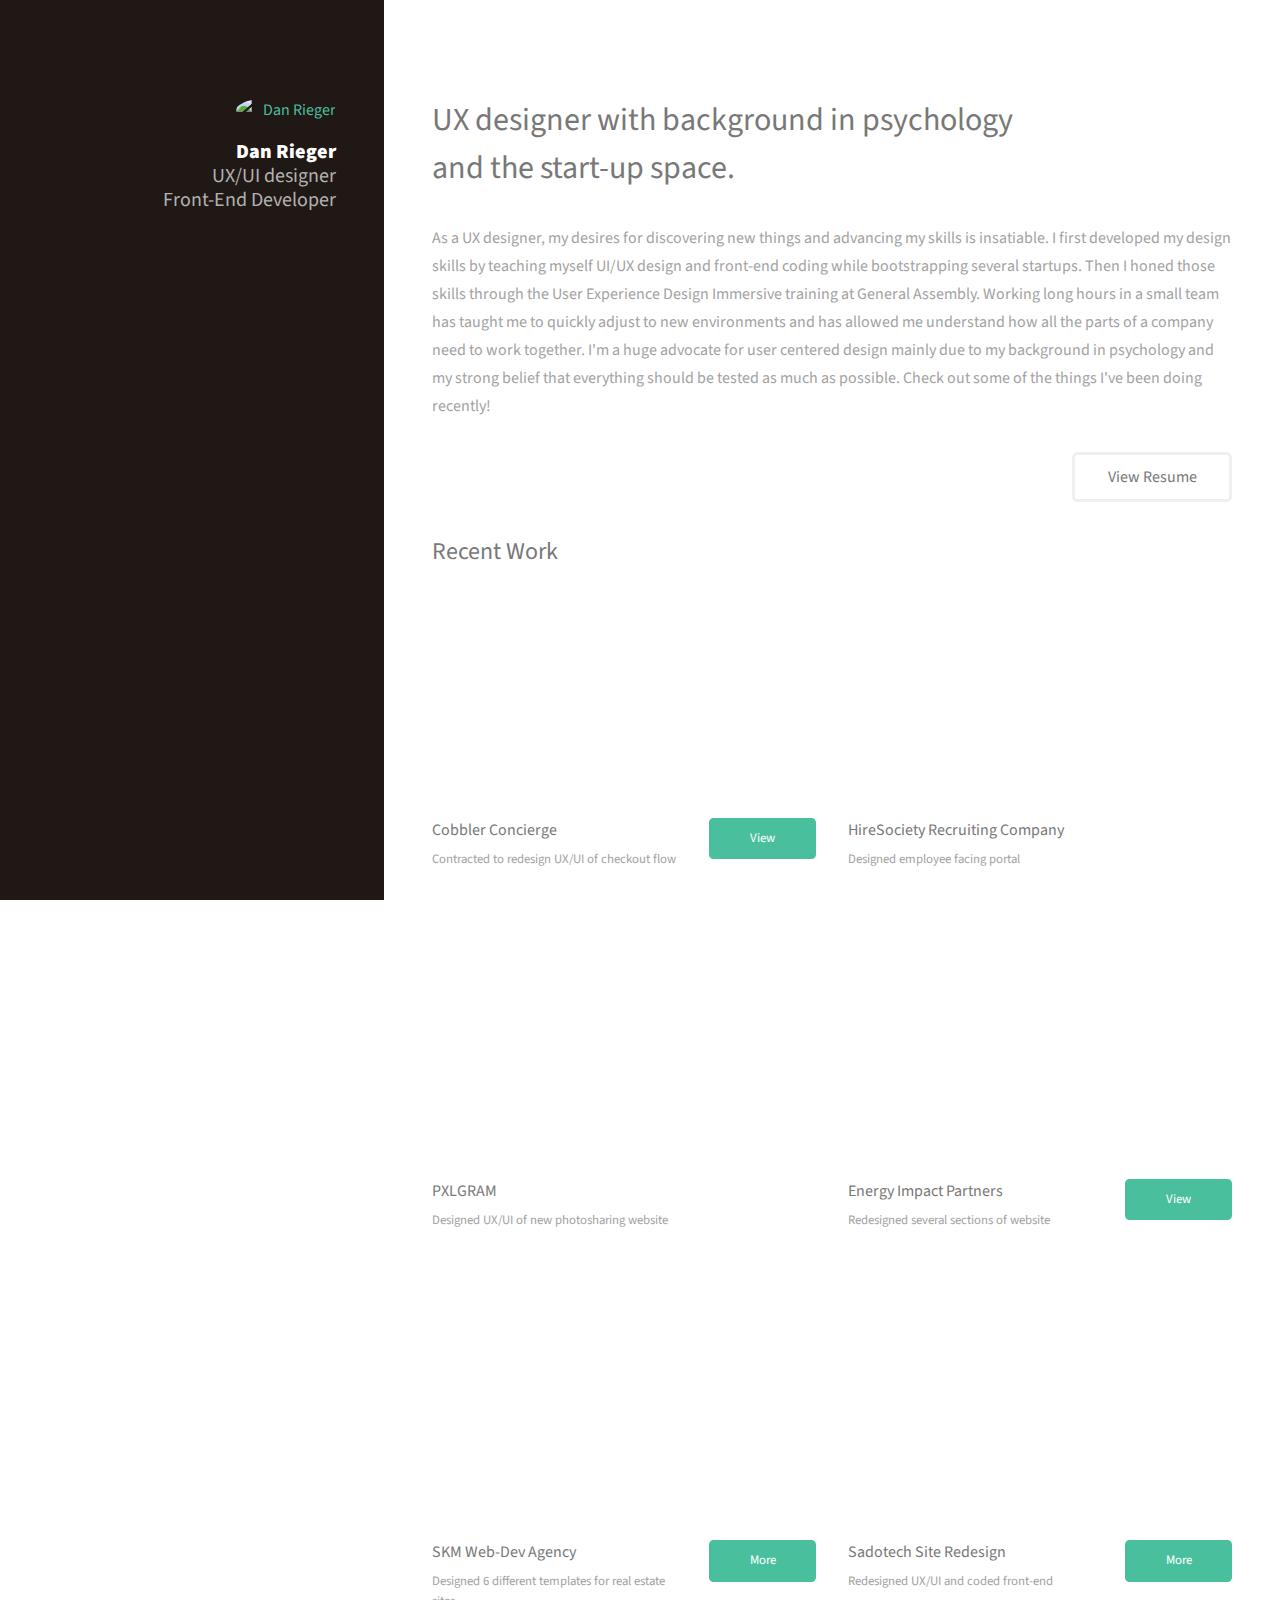
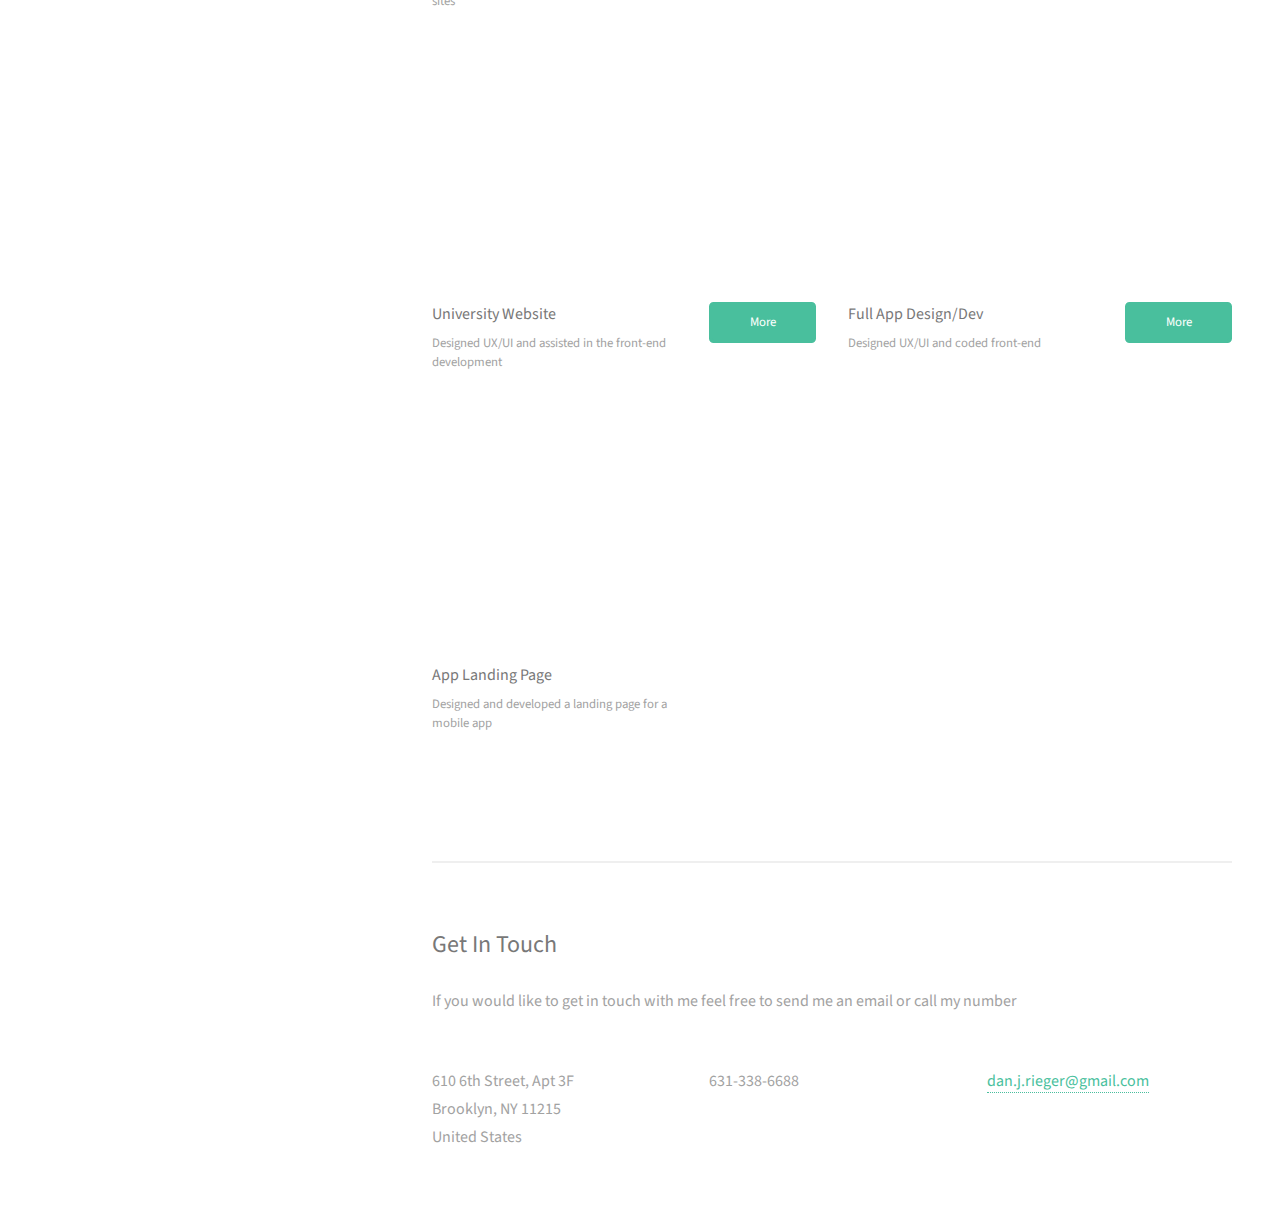
==== commit a49771b8: "Hide Buttons" ====
--- a/index.html
+++ b/index.html
@@ -97,6 +97,80 @@
       <!-- Recent -->
       <section id="two">
         <h2 id="main_title">Recent Work</h2>
+<!-- Cobbler -->
+        <div class="row">
+          <article id="fullArticle5" class="6u 12u$(xsmall) work-item SKMImg">
+            <a id="SKMImg" class="image fit thumb pic_thumb"><img src="images/fulls/Cobbler.PNG" alt="" /></a>
+            <h3 hidden> Cobbler</h3>
+            <div class="row">
+              <article class="8u 12u$(xsmall) work-item">
+                <h3>Cobbler Concierge</h3>
+                <p>Contracted to redesign UX/UI of checkout flow</p>
+              </article>
+              <article class="4u$ 12u$(xsmall) work-item">
+                <ul class="actions vertical small">
+                  <!-- <li><a href="keyman/index.html" target ="_blank" class="button fit small">Visit</a></li> -->
+                  <li><a class="button special fit small" id="cobbBtn" href="https://invis.io/KDEW6V6RY#/268597696_Start"><span>View</span></a></li>
+                </ul>
+              </article>
+            </div>
+          </article>
+        <!-- HireSociety -->
+          <article id="fullArticle5" class="6u 12u$(xsmall) work-item SKMImg">
+            <a id="SKMImg" class="image fit thumb pic_thumb"><img src="images/fulls/HireSociety.png" alt="" /></a>
+            <h3 hidden> HireSociety</h3>
+            <div class="row">
+              <article class="8u 12u$(xsmall) work-item">
+                <h3>HireSociety Recruiting Company</h3>
+                <p>Designed employee facing portal</p>
+              </article>
+            <!--
+              <article class="4u$ 12u$(xsmall) work-item">
+                <ul class="actions vertical small">
+                  <li><a class="button special fit small" id="hsBtn"><span>More</span></a></li>
+                </ul>
+              </article>
+            -->
+            </div>
+          </article>
+         </div> 
+        <!-- PXLGRAM -->
+        <div class="row">
+          <article id="fullArticle5" class="6u 12u$(xsmall) work-item SKMImg">
+            <a id="SKMImg" class="image fit thumb pic_thumb"><img src="images/fulls/pxlgram.png" alt="" /></a>
+            <h3 hidden> PXLGRAM</h3>
+            <div class="row">
+              <article class="8u 12u$(xsmall) work-item">
+                <h3>PXLGRAM</h3>
+                <p>Designed UX/UI of new photosharing website</p>
+              </article>
+              <!--
+              <article class="4u$ 12u$(xsmall) work-item">
+                <ul class="actions vertical small">
+                  <li><a class="button special fit small" id="pxlBtn"><span>More</span></a></li>
+                </ul>
+              </article>
+            -->
+            </div>
+          </article>
+        <!-- EIP -->
+          <article id="fullArticle5" class="6u 12u$(xsmall) work-item SKMImg">
+            <a id="SKMImg" class="image fit thumb pic_thumb"><img src="images/fulls/EIP.PNG" alt="" /></a>
+            <h3 hidden>EIP</h3>
+            <div class="row">
+              <article class="8u 12u$(xsmall) work-item">
+                <h3>Energy Impact Partners</h3>
+                <p>Redesigned several sections of website</p>
+              </article>
+              <article class="4u$ 12u$(xsmall) work-item">
+                <ul class="actions vertical small">
+                  <!-- <li><a href="keyman/index.html" target ="_blank" class="button fit small">Visit</a></li> -->
+                  <li><a class="button special fit small" id="eipBtn" href="https://www.energyimpactpartners.com/"><span>View</span></a></li>
+                </ul>
+              </article>
+            </div>
+          </article>
+         </div> 
         <!-- SKM Real Estate -->
         <div class="row">
           <article id="fullArticle5" class="6u 12u$(xsmall) work-item SKMImg">
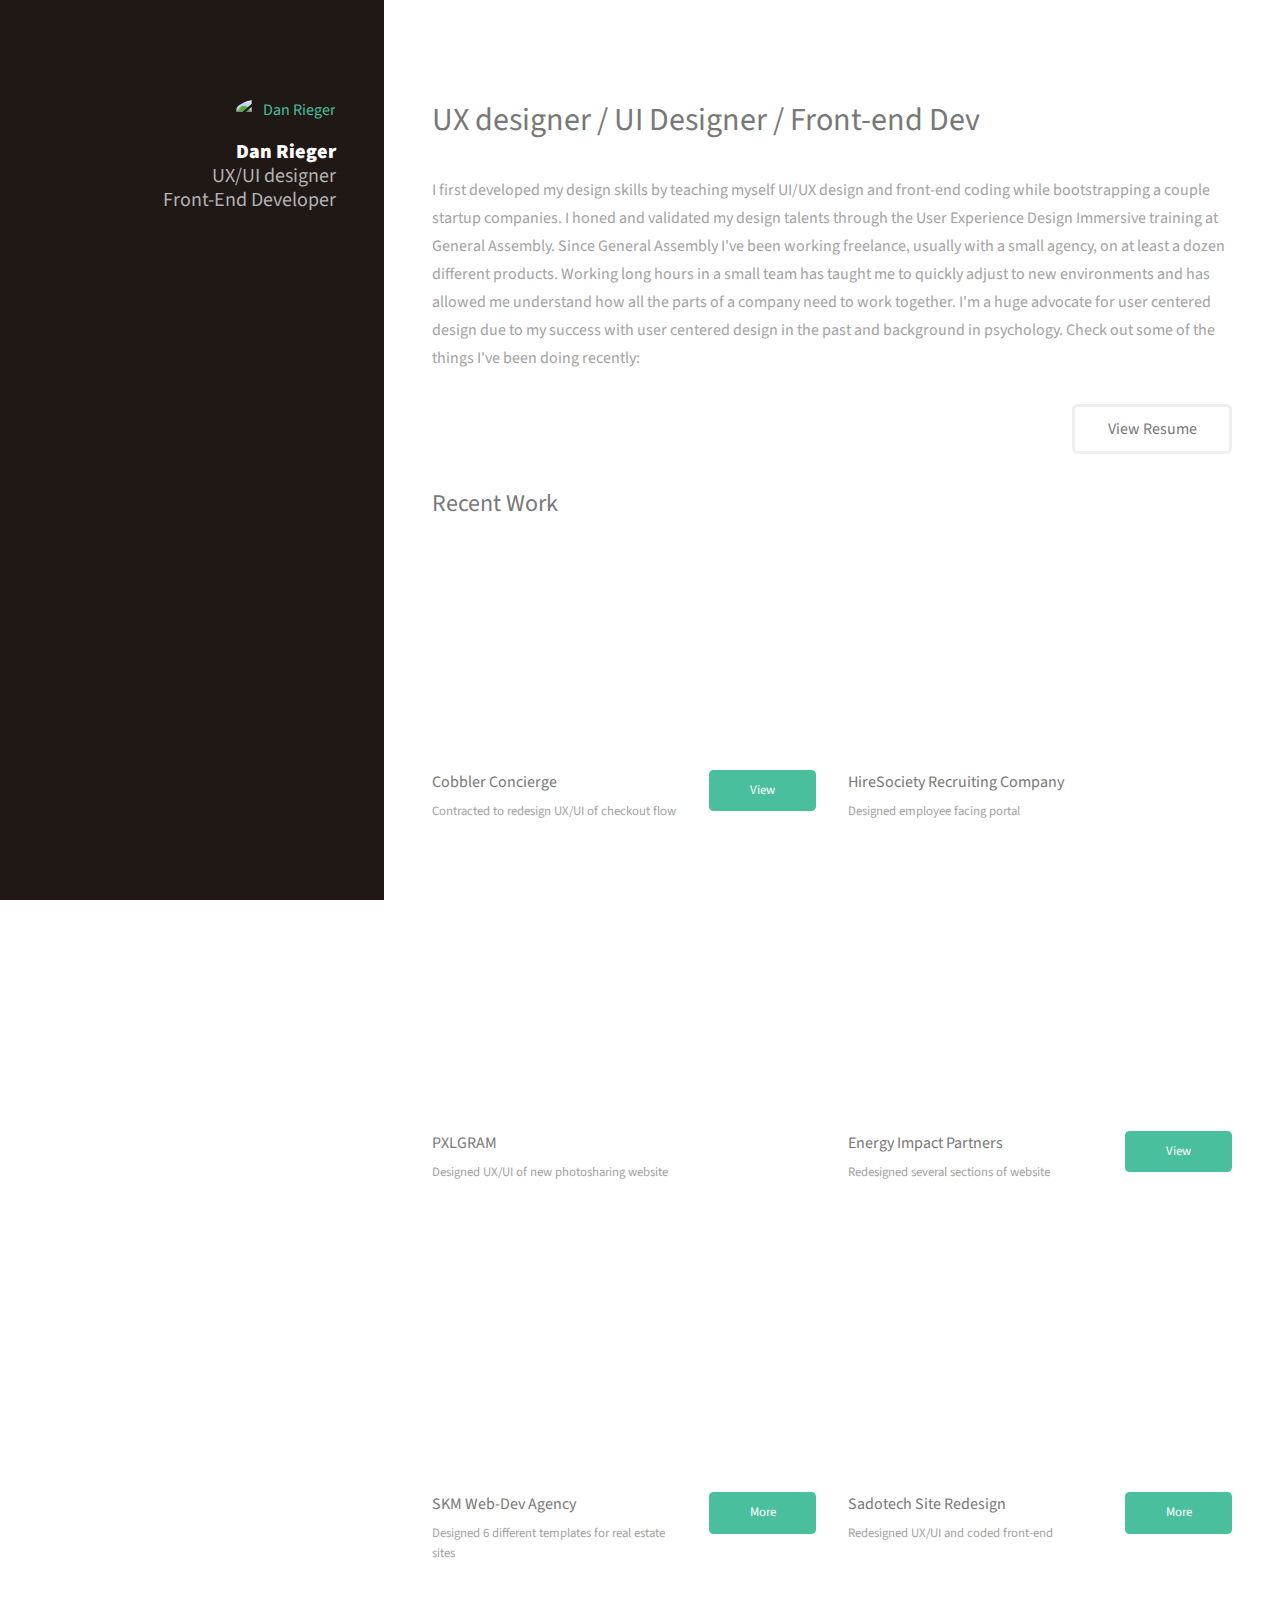
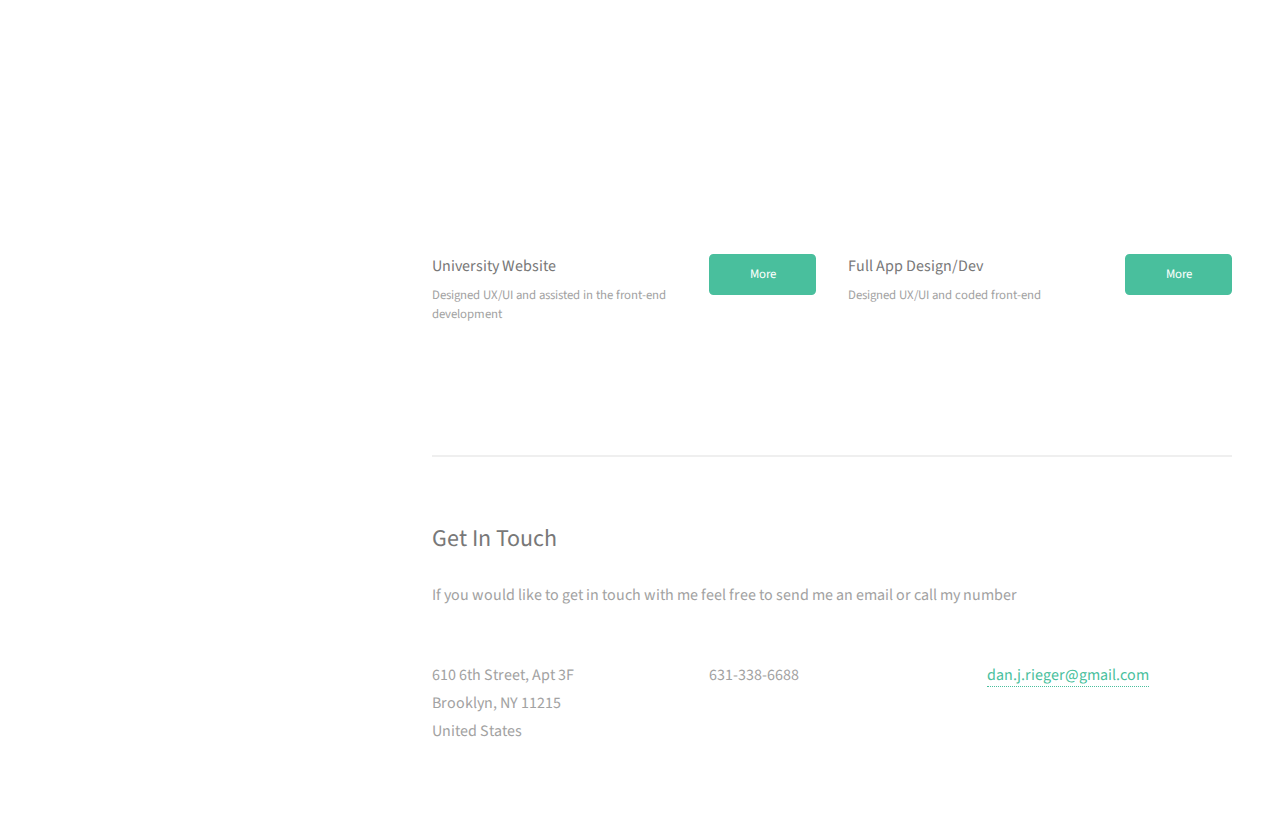
==== commit 22be1d3b: "Removed App landing and changed main snippet" ====
--- a/index.html
+++ b/index.html
@@ -86,10 +86,9 @@
       <!-- Intro -->
       <section id="one">
         <header class="major">
-          <h2>UX designer with background in psychology<br/>
-							and the start-up space.</h2>
+          <h2>UX designer / UI Designer / Front-end Dev</h2>
         </header>
-        <p>As a UX designer, my desires for discovering new things and advancing my skills is insatiable. I first developed my design skills by teaching myself UI/UX design and front-end coding while bootstrapping several startups. Then I honed those skills through the User Experience Design Immersive training at General Assembly. Working long hours in a small team has taught me to quickly adjust to new environments and has allowed me understand how all the parts of a company need to work together. I'm a huge advocate for user centered design mainly due to my background in psychology and my strong belief that everything should be tested as much as possible. Check out some of the things I've been doing recently!</p>
+        <p>I first developed my design skills by teaching myself UI/UX design and front-end coding while bootstrapping a couple startup companies. I honed and validated my design talents through the User Experience Design Immersive training at General Assembly. Since General Assembly I've been working freelance, usually with a small agency, on at least a dozen different products. Working long hours in a small team has taught me to quickly adjust to new environments and has allowed me understand how all the parts of a company need to work together. I'm a huge advocate for user centered design due to my success with user centered design in the past and background in psychology. Check out some of the things I've been doing recently:</p>
         <ul class="actions" align="right">
           <li><a href="Final_Resume.pdf" target="_blank" class="button" align="right">View Resume</a></li>
         </ul>
@@ -99,7 +98,7 @@
         <h2 id="main_title">Recent Work</h2>
 <!-- Cobbler -->
         <div class="row">
-          <article id="fullArticle5" class="6u 12u$(xsmall) work-item SKMImg">
+          <article id="fullArticle10" class="6u 12u$(xsmall) work-item">
             <a id="SKMImg" class="image fit thumb pic_thumb"><img src="images/fulls/Cobbler.PNG" alt="" /></a>
             <h3 hidden> Cobbler</h3>
             <div class="row">
@@ -110,17 +109,17 @@
               <article class="4u$ 12u$(xsmall) work-item">
                 <ul class="actions vertical small">
                   <!-- <li><a href="keyman/index.html" target ="_blank" class="button fit small">Visit</a></li> -->
-                  <li><a class="button special fit small" id="cobbBtn" href="https://invis.io/KDEW6V6RY#/268597696_Start"><span>View</span></a></li>
+                  <li><a class="button special fit small" id="cobbBtn" href="https://invis.io/KDEW6V6RY#/268597696_Start" target ="_blank"><span>View</span></a></li>
                 </ul>
               </article>
             </div>
           </article>
         <!-- HireSociety -->
-          <article id="fullArticle5" class="6u 12u$(xsmall) work-item SKMImg">
+          <article id="fullArticle9" class="6u 12u$(xsmall) work-item">
             <a id="SKMImg" class="image fit thumb pic_thumb"><img src="images/fulls/HireSociety.png" alt="" /></a>
             <h3 hidden> HireSociety</h3>
             <div class="row">
-              <article class="8u 12u$(xsmall) work-item">
+              <article class="12u 12u$(xsmall) work-item">
                 <h3>HireSociety Recruiting Company</h3>
                 <p>Designed employee facing portal</p>
               </article>
@@ -136,11 +135,11 @@
          </div> 
         <!-- PXLGRAM -->
         <div class="row">
-          <article id="fullArticle5" class="6u 12u$(xsmall) work-item SKMImg">
+          <article id="fullArticle8" class="6u 12u$(xsmall) work-item SKMImg">
             <a id="SKMImg" class="image fit thumb pic_thumb"><img src="images/fulls/pxlgram.png" alt="" /></a>
             <h3 hidden> PXLGRAM</h3>
             <div class="row">
-              <article class="8u 12u$(xsmall) work-item">
+              <article class="12u 12u$(xsmall) work-item">
                 <h3>PXLGRAM</h3>
                 <p>Designed UX/UI of new photosharing website</p>
               </article>
@@ -154,7 +153,7 @@
             </div>
           </article>
         <!-- EIP -->
-          <article id="fullArticle5" class="6u 12u$(xsmall) work-item SKMImg">
+          <article id="fullArticle7" class="6u 12u$(xsmall) work-item SKMImg">
             <a id="SKMImg" class="image fit thumb pic_thumb"><img src="images/fulls/EIP.PNG" alt="" /></a>
             <h3 hidden>EIP</h3>
             <div class="row">
@@ -165,7 +164,7 @@
               <article class="4u$ 12u$(xsmall) work-item">
                 <ul class="actions vertical small">
                   <!-- <li><a href="keyman/index.html" target ="_blank" class="button fit small">Visit</a></li> -->
-                  <li><a class="button special fit small" id="eipBtn" href="https://www.energyimpactpartners.com/"><span>View</span></a></li>
+                  <li><a class="button special fit small" id="eipBtn" href="https://www.energyimpactpartners.com/" target ="_blank"><span>View</span></a></li>
                 </ul>
               </article>
             </div>
@@ -237,16 +236,6 @@
                 <ul class="actions vertical small">
                   <li><a class="button special fit small" id="olliBtn"><span>More</span></a></li>
                 </ul>
-              </article>
-            </div>
-          </article>
-          <!-- Wireframes -->
-          <article id="fullArticle3" class="6u 12u$(xsmall) work-item">
-            <a id="olliImg" class="image fit thumb pic_thumb"><img src="images/thumbs/02.jpg" alt="" /></a>
-            <div class="row">
-              <article class="8u 12u$(xsmall) work-item">
-                <h3>App Landing Page</h3>
-                <p>Designed and developed a landing page for a mobile app</p>
               </article>
             </div>
           </article>
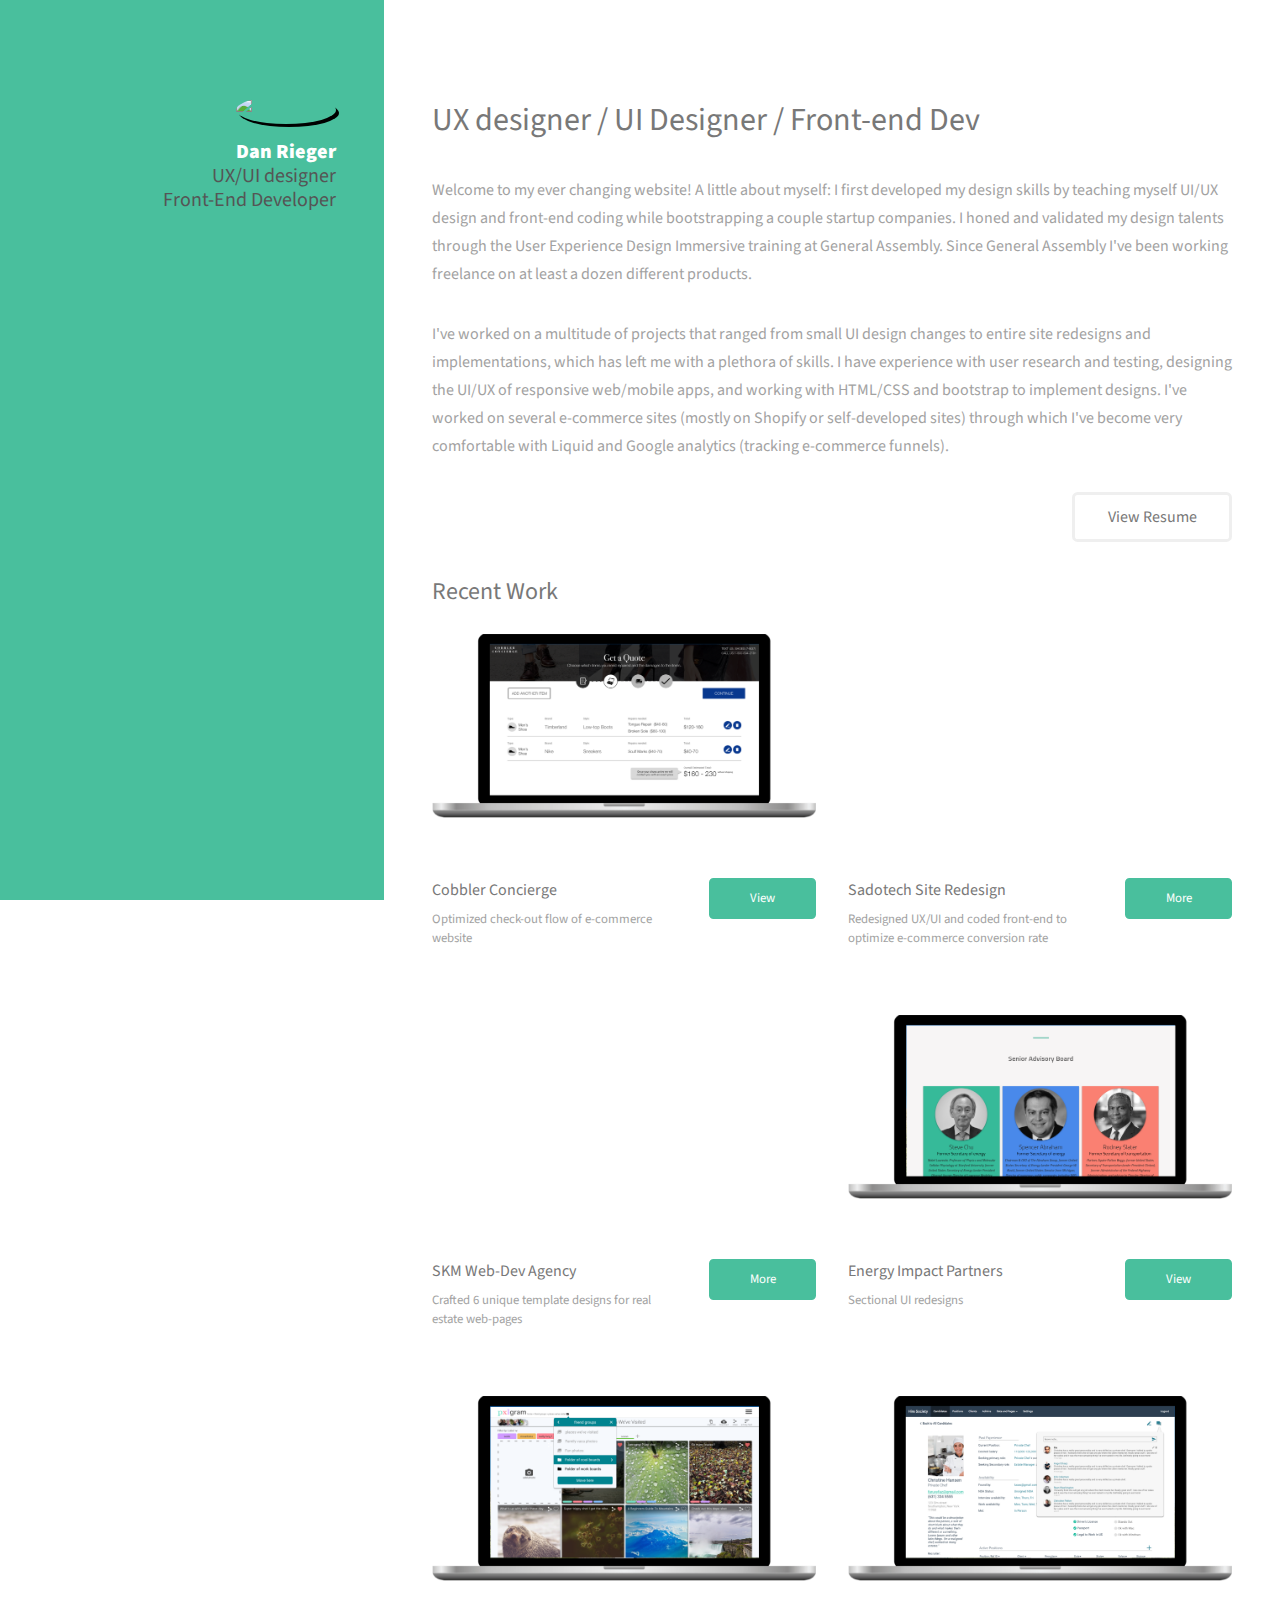
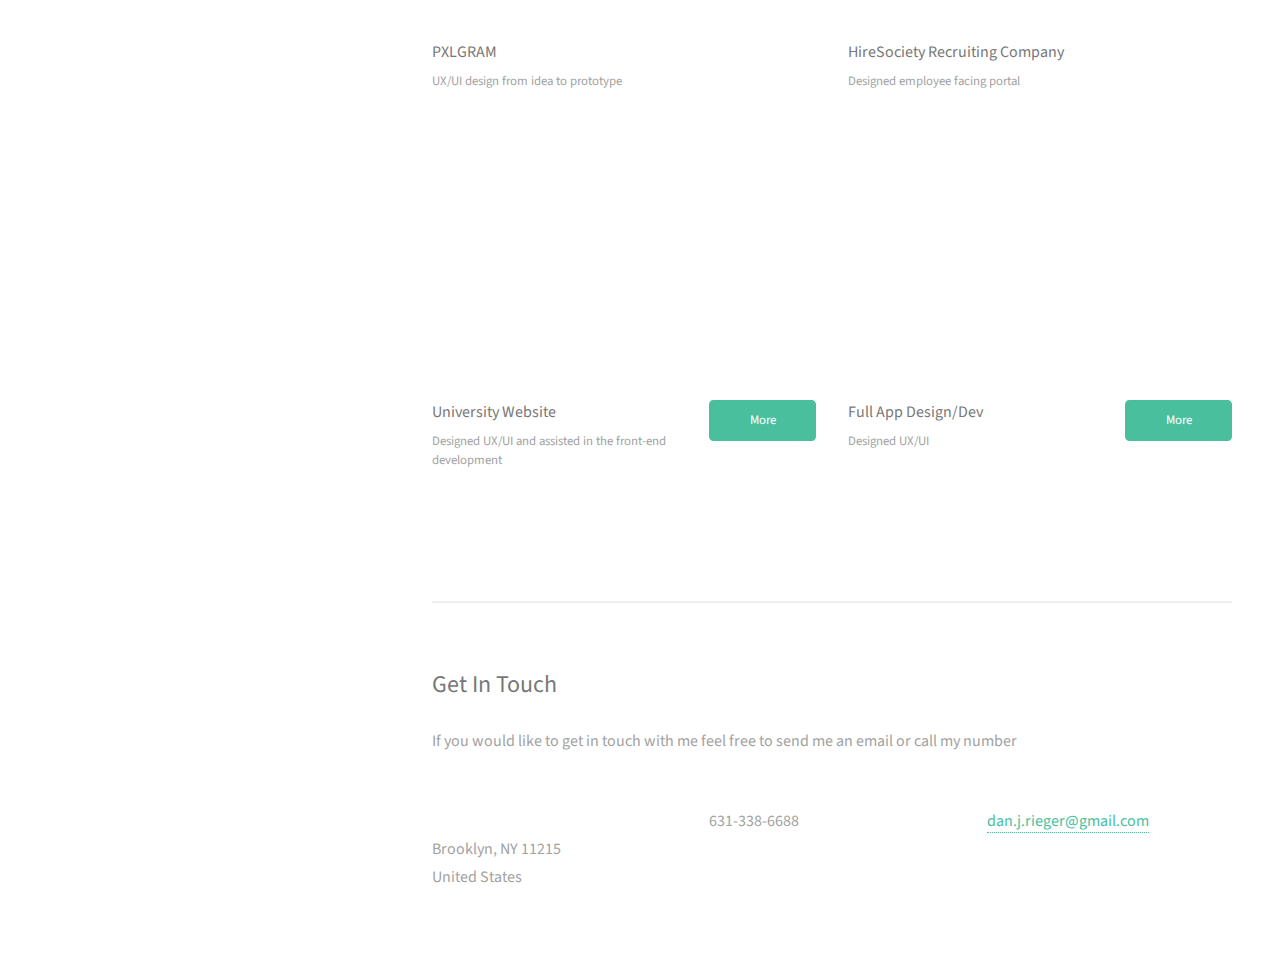
==== commit 258482ed: "Copy adjustment" ====
--- a/index.html
+++ b/index.html
@@ -88,7 +88,8 @@
         <header class="major">
           <h2>UX designer / UI Designer / Front-end Dev</h2>
         </header>
-        <p>I first developed my design skills by teaching myself UI/UX design and front-end coding while bootstrapping a couple startup companies. I honed and validated my design talents through the User Experience Design Immersive training at General Assembly. Since General Assembly I've been working freelance, usually with a small agency, on at least a dozen different products. Working long hours in a small team has taught me to quickly adjust to new environments and has allowed me understand how all the parts of a company need to work together. I'm a huge advocate for user centered design due to my success with user centered design in the past and background in psychology. Check out some of the things I've been doing recently:</p>
+        <p>Welcome to my ever changing website! A little about myself: I first developed my design skills by teaching myself UI/UX design and front-end coding while bootstrapping a couple startup companies. I honed and validated my design talents through the User Experience Design Immersive training at General Assembly. Since General Assembly I've been working freelance on at least a dozen different products.</p> 
+       <p>I've worked on a multitude of projects that ranged from small UI design changes to entire site redesigns and implementations, which has left me with a plethora of skills. I have experience with user research and testing, designing the UI/UX of responsive web/mobile apps, and working with HTML/CSS and bootstrap to implement designs. I've worked on several e-commerce sites (mostly on Shopify or self-developed sites) through which I've become very comfortable with Liquid and Google analytics (tracking e-commerce funnels). </p>
         <ul class="actions" align="right">
           <li><a href="Final_Resume.pdf" target="_blank" class="button" align="right">View Resume</a></li>
         </ul>
@@ -104,7 +105,7 @@
             <div class="row">
               <article class="8u 12u$(xsmall) work-item">
                 <h3>Cobbler Concierge</h3>
-                <p>Contracted to redesign UX/UI of checkout flow</p>
+                <p>Optimized check-out flow of e-commerce website</p>
               </article>
               <article class="4u$ 12u$(xsmall) work-item">
                 <ul class="actions vertical small">
@@ -114,7 +115,78 @@
               </article>
             </div>
           </article>
-        <!-- HireSociety -->
+<!-- Sadotech -->
+          <article id="fullArticle6" class="6u$ 12u$(xsmall) work-item">
+            <a id="echoImg" class="image fit thumb pic_thumb"><img src="images/sado/comp_hifi.png" alt="" /></a>
+            <div class="row">
+              <article class="8u 12u$(xsmall) work-item">
+                <h3>Sadotech Site Redesign</h3>
+                <p>Redesigned UX/UI and coded front-end to optimize e-commerce conversion rate</p>
+              </article>
+              <article class="4u$ 12u$(xsmall) work-item">
+                <ul class="actions vertical small">
+                  <li><a class="button special fit small" id="sadoBtn"><span>More</span></a></li>
+                </ul>
+              </article>
+            </div>
+          </article>
+         </div> 
+<!-- SKM -->
+        <div class="row">
+          <article id="fullArticle5" class="6u 12u$(xsmall) work-item SKMImg">
+            <a id="SKMImg" class="image fit thumb pic_thumb"><img src="images/skm/1.png" alt="" /></a>
+            <h3 hidden> University Website</h3>
+            <div class="row">
+              <article class="8u 12u$(xsmall) work-item">
+                <h3>SKM Web-Dev Agency</h3>
+                <p>Crafted 6 unique template designs for real estate web-pages</p>
+              </article>
+              <article class="4u$ 12u$(xsmall) work-item">
+                <ul class="actions vertical small">
+                  <!-- <li><a href="keyman/index.html" target ="_blank" class="button fit small">Visit</a></li> -->
+                  <li><a class="button special fit small" id="skmBtn"><span>More</span></a></li>
+                </ul>
+              </article>
+            </div>
+          </article>
+<!-- EIP -->
+          <article id="fullArticle7" class="6u 12u$(xsmall) work-item SKMImg">
+            <a id="SKMImg" class="image fit thumb pic_thumb"><img src="images/fulls/EIP.PNG" alt="" /></a>
+            <h3 hidden>EIP</h3>
+            <div class="row">
+              <article class="8u 12u$(xsmall) work-item">
+                <h3>Energy Impact Partners</h3>
+                <p>Sectional UI redesigns</p>
+              </article>
+              <article class="4u$ 12u$(xsmall) work-item">
+                <ul class="actions vertical small">
+                  <!-- <li><a href="keyman/index.html" target ="_blank" class="button fit small">Visit</a></li> -->
+                  <li><a class="button special fit small" id="eipBtn" href="https://www.energyimpactpartners.com/" target ="_blank"><span>View</span></a></li>
+                </ul>
+              </article>
+            </div>
+          </article>
+         </div> 
+<!-- PXLGRAM -->
+        <div class="row">
+          <article id="fullArticle8" class="6u 12u$(xsmall) work-item SKMImg">
+            <a id="SKMImg" class="image fit thumb pic_thumb"><img src="images/fulls/pxlgram.png" alt="" /></a>
+            <h3 hidden> PXLGRAM</h3>
+            <div class="row">
+              <article class="12u 12u$(xsmall) work-item">
+                <h3>PXLGRAM</h3>
+                <p>UX/UI design from idea to prototype</p>
+              </article>
+              <!--
+              <article class="4u$ 12u$(xsmall) work-item">
+                <ul class="actions vertical small">
+                  <li><a class="button special fit small" id="pxlBtn"><span>More</span></a></li>
+                </ul>
+              </article>
+            -->
+            </div>
+          </article>
+<!-- HireSociety -->
           <article id="fullArticle9" class="6u 12u$(xsmall) work-item">
             <a id="SKMImg" class="image fit thumb pic_thumb"><img src="images/fulls/HireSociety.png" alt="" /></a>
             <h3 hidden> HireSociety</h3>
@@ -132,79 +204,8 @@
             -->
             </div>
           </article>
-         </div> 
-        <!-- PXLGRAM -->
-        <div class="row">
-          <article id="fullArticle8" class="6u 12u$(xsmall) work-item SKMImg">
-            <a id="SKMImg" class="image fit thumb pic_thumb"><img src="images/fulls/pxlgram.png" alt="" /></a>
-            <h3 hidden> PXLGRAM</h3>
-            <div class="row">
-              <article class="12u 12u$(xsmall) work-item">
-                <h3>PXLGRAM</h3>
-                <p>Designed UX/UI of new photosharing website</p>
-              </article>
-              <!--
-              <article class="4u$ 12u$(xsmall) work-item">
-                <ul class="actions vertical small">
-                  <li><a class="button special fit small" id="pxlBtn"><span>More</span></a></li>
-                </ul>
-              </article>
-            -->
-            </div>
-          </article>
-        <!-- EIP -->
-          <article id="fullArticle7" class="6u 12u$(xsmall) work-item SKMImg">
-            <a id="SKMImg" class="image fit thumb pic_thumb"><img src="images/fulls/EIP.PNG" alt="" /></a>
-            <h3 hidden>EIP</h3>
-            <div class="row">
-              <article class="8u 12u$(xsmall) work-item">
-                <h3>Energy Impact Partners</h3>
-                <p>Redesigned several sections of website</p>
-              </article>
-              <article class="4u$ 12u$(xsmall) work-item">
-                <ul class="actions vertical small">
-                  <!-- <li><a href="keyman/index.html" target ="_blank" class="button fit small">Visit</a></li> -->
-                  <li><a class="button special fit small" id="eipBtn" href="https://www.energyimpactpartners.com/" target ="_blank"><span>View</span></a></li>
-                </ul>
-              </article>
-            </div>
-          </article>
-         </div> 
-        <!-- SKM Real Estate -->
-        <div class="row">
-          <article id="fullArticle5" class="6u 12u$(xsmall) work-item SKMImg">
-            <a id="SKMImg" class="image fit thumb pic_thumb"><img src="images/skm/1.png" alt="" /></a>
-            <h3 hidden> University Website</h3>
-            <div class="row">
-              <article class="8u 12u$(xsmall) work-item">
-                <h3>SKM Web-Dev Agency</h3>
-                <p>Designed 6 different templates for real estate sites</p>
-              </article>
-              <article class="4u$ 12u$(xsmall) work-item">
-                <ul class="actions vertical small">
-                  <!-- <li><a href="keyman/index.html" target ="_blank" class="button fit small">Visit</a></li> -->
-                  <li><a class="button special fit small" id="skmBtn"><span>More</span></a></li>
-                </ul>
-              </article>
-            </div>
-          </article>
-          <!-- Sadotech -->
-          <article id="fullArticle6" class="6u$ 12u$(xsmall) work-item">
-            <a id="echoImg" class="image fit thumb pic_thumb"><img src="images/sado/comp_hifi.png" alt="" /></a>
-            <div class="row">
-              <article class="8u 12u$(xsmall) work-item">
-                <h3>Sadotech Site Redesign</h3>
-                <p>Redesigned UX/UI and coded front-end</p>
-              </article>
-              <article class="4u$ 12u$(xsmall) work-item">
-                <ul class="actions vertical small">
-                  <li><a class="button special fit small" id="sadoBtn"><span>More</span></a></li>
-                </ul>
-              </article>
-            </div>
-          </article>
-        </div>
-        <!-- Keyman -->
+        </div>
+<!-- Keyman -->
         <h1 id="key_title" style="display:none;">Keyman Turkish Society At Northwestern</h1>
         <div class="row">
           <article id="fullArticle" class="6u 12u$(xsmall) work-item keyImg">
@@ -224,13 +225,13 @@
               </article>
             </div>
           </article>
-          <!-- Olli -->
+<!-- Olli -->
           <article id="fullArticle2" class="6u$ 12u$(xsmall) work-item">
             <a id="echoImg" class="image fit thumb pic_thumb"><img src="images/fulls/Olli.png" alt="" /></a>
             <div class="row">
               <article class="8u 12u$(xsmall) work-item">
                 <h3>Full App Design/Dev</h3>
-                <p>Designed UX/UI and coded front-end</p>
+                <p>Designed UX/UI</p>
               </article>
               <article class="4u$ 12u$(xsmall) work-item">
                 <ul class="actions vertical small">
@@ -249,7 +250,7 @@
       <div class="row">
         <div class="4u 12u$(small)">
           <ul class="labeled-icons">
-            <h3 class="icon fa-home"><span class="label">Address</span></h3> 610 6th Street, Apt 3F
+            <h3 class="icon fa-home"><span class="label">Address</span></h3> 
             <br /> Brooklyn, NY 11215
             <br /> United States
           </ul>
--- a/assets/css/main.css
+++ b/assets/css/main.css
@@ -1708,7 +1708,7 @@
 	}
 
 	header p {
-		color: #b2b2b2;
+		color: #555555;
 		position: relative;
 		margin: 0 0 1.5em 0;
 	}
@@ -1974,8 +1974,11 @@
 
 /* Image */
 	.pic_thumb{
-		height: 200px;
+		height: 220px;
 		overflow: hidden;
+	}
+	.key {
+		height:250px;
 	}
 	.image {
 		border-radius: 0.35em;
@@ -2458,9 +2461,8 @@
 /* Header */
 
 	#header {
-		background-color: #1f1815;
+		background-color: #49bf9d;
 		background-attachment: scroll,								fixed;
-		background-image: url("images/overlay.png"), url("/images/bg.png");
 		background-position: top left,							top left;
 		background-repeat: repeat,								repeat;
 		background-size: auto,								auto 100%;
@@ -2471,7 +2473,7 @@
 		position: fixed;
 		text-align: right;
 		top: 0;
-		width: 35%;
+		width: 30%;
 	}
 
 		#header strong, #header b {
@@ -2490,6 +2492,7 @@
 		#header .image.avatar {
 			margin: 0 0 1em 0;
 			width: 6.25em;
+			box-shadow: 3px 3px black;
 		}
 
 /* Line Break Hr */
@@ -2519,7 +2522,7 @@
 		padding: 0 4em 6em 0;
 		position: fixed;
 		text-align: right;
-		width: 35%;
+		width: 30%;
 	}
 
 		#footer .icons {
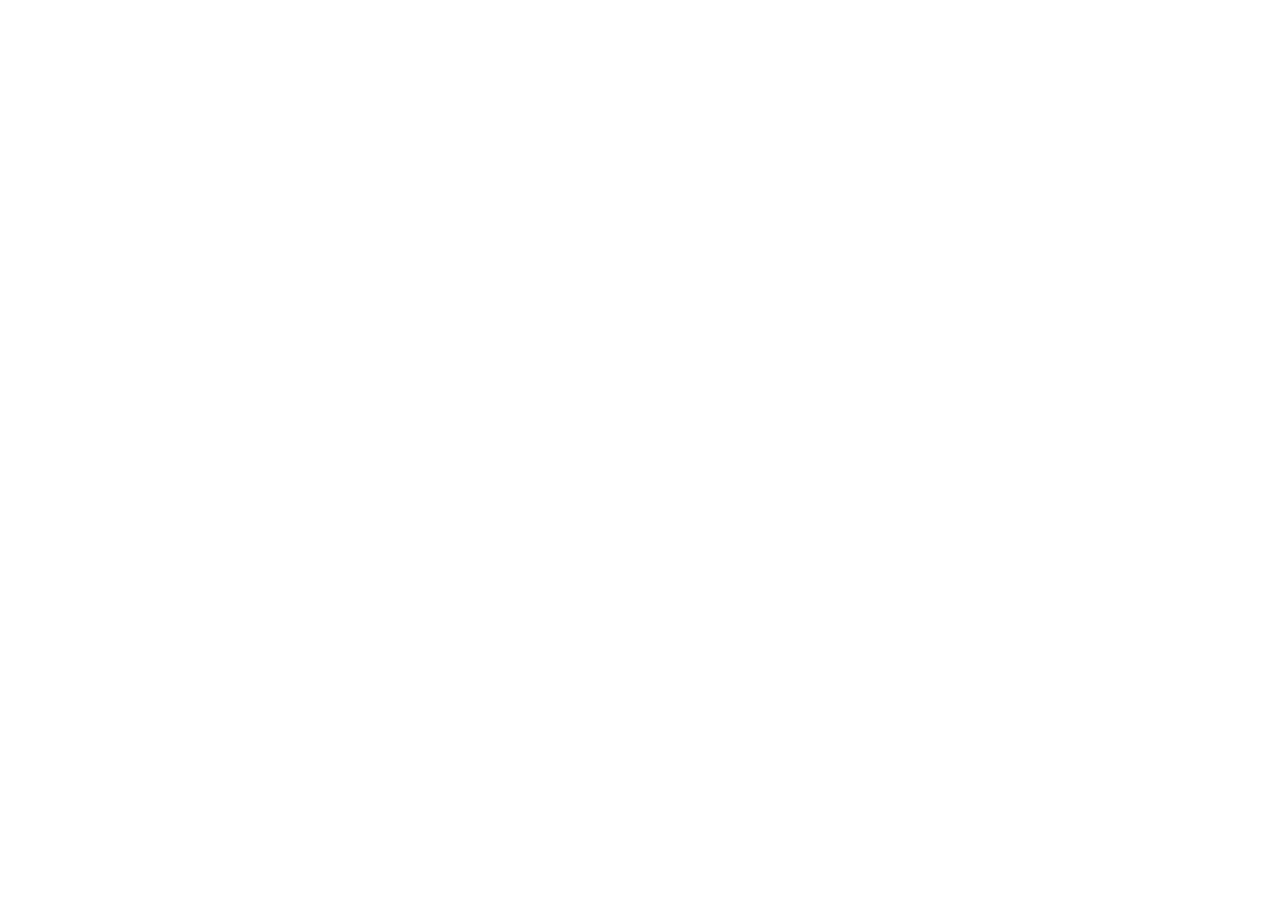
==== commit e96406a0: "Update index.html" ====
--- a/index.html
+++ b/index.html
@@ -1,6 +1,7 @@
 <!DOCTYPE html>
 <html>
 <head>
+  <meta http-equiv="refresh" content="0; URL='http://d-rieger.github.io'" />
   <meta charset="utf-8">
   <title>Dan Rieger</title>
   <meta name="author" content="Dan Rieger">
@@ -89,7 +90,7 @@
           <h2>UX designer / UI Designer / Front-end Dev</h2>
         </header>
         <p>Welcome to my ever changing website! A little about myself: I first developed my design skills by teaching myself UI/UX design and front-end coding while bootstrapping a couple startup companies. I honed and validated my design talents through the User Experience Design Immersive training at General Assembly. Since General Assembly I've been working freelance on at least a dozen different products.</p> 
-       <p>I've worked on a multitude of projects that ranged from small UI design changes to entire site redesigns and implementations, which has left me with a plethora of skills. I have experience with user research and testing, designing the UI/UX of responsive web/mobile apps, and working with HTML/CSS and bootstrap to implement designs. I've worked on several e-commerce sites (mostly on Shopify or self-developed sites) through which I've become very comfortable with Liquid and Google analytics (tracking e-commerce funnels). </p>
+       <p>I've worked on a multitude of projects that range from small UI design changes to entire site redesigns and implementations. I have experience with user research and testing, designing the UI/UX of responsive web/mobile apps, and working with HTML/CSS and bootstrap to implement designs. I've worked on several e-commerce sites (mostly on Shopify or self-developed sites) through which I've become very comfortable with Liquid and Google analytics (tracking e-commerce funnels). Please check out the site and, if you feel up to it, let me know what you think. Seriously, this site (like all others) is never truly finished, and any feedback helps me tweak it in the right direction. </p>
         <ul class="actions" align="right">
           <li><a href="Final_Resume.pdf" target="_blank" class="button" align="right">View Resume</a></li>
         </ul>
